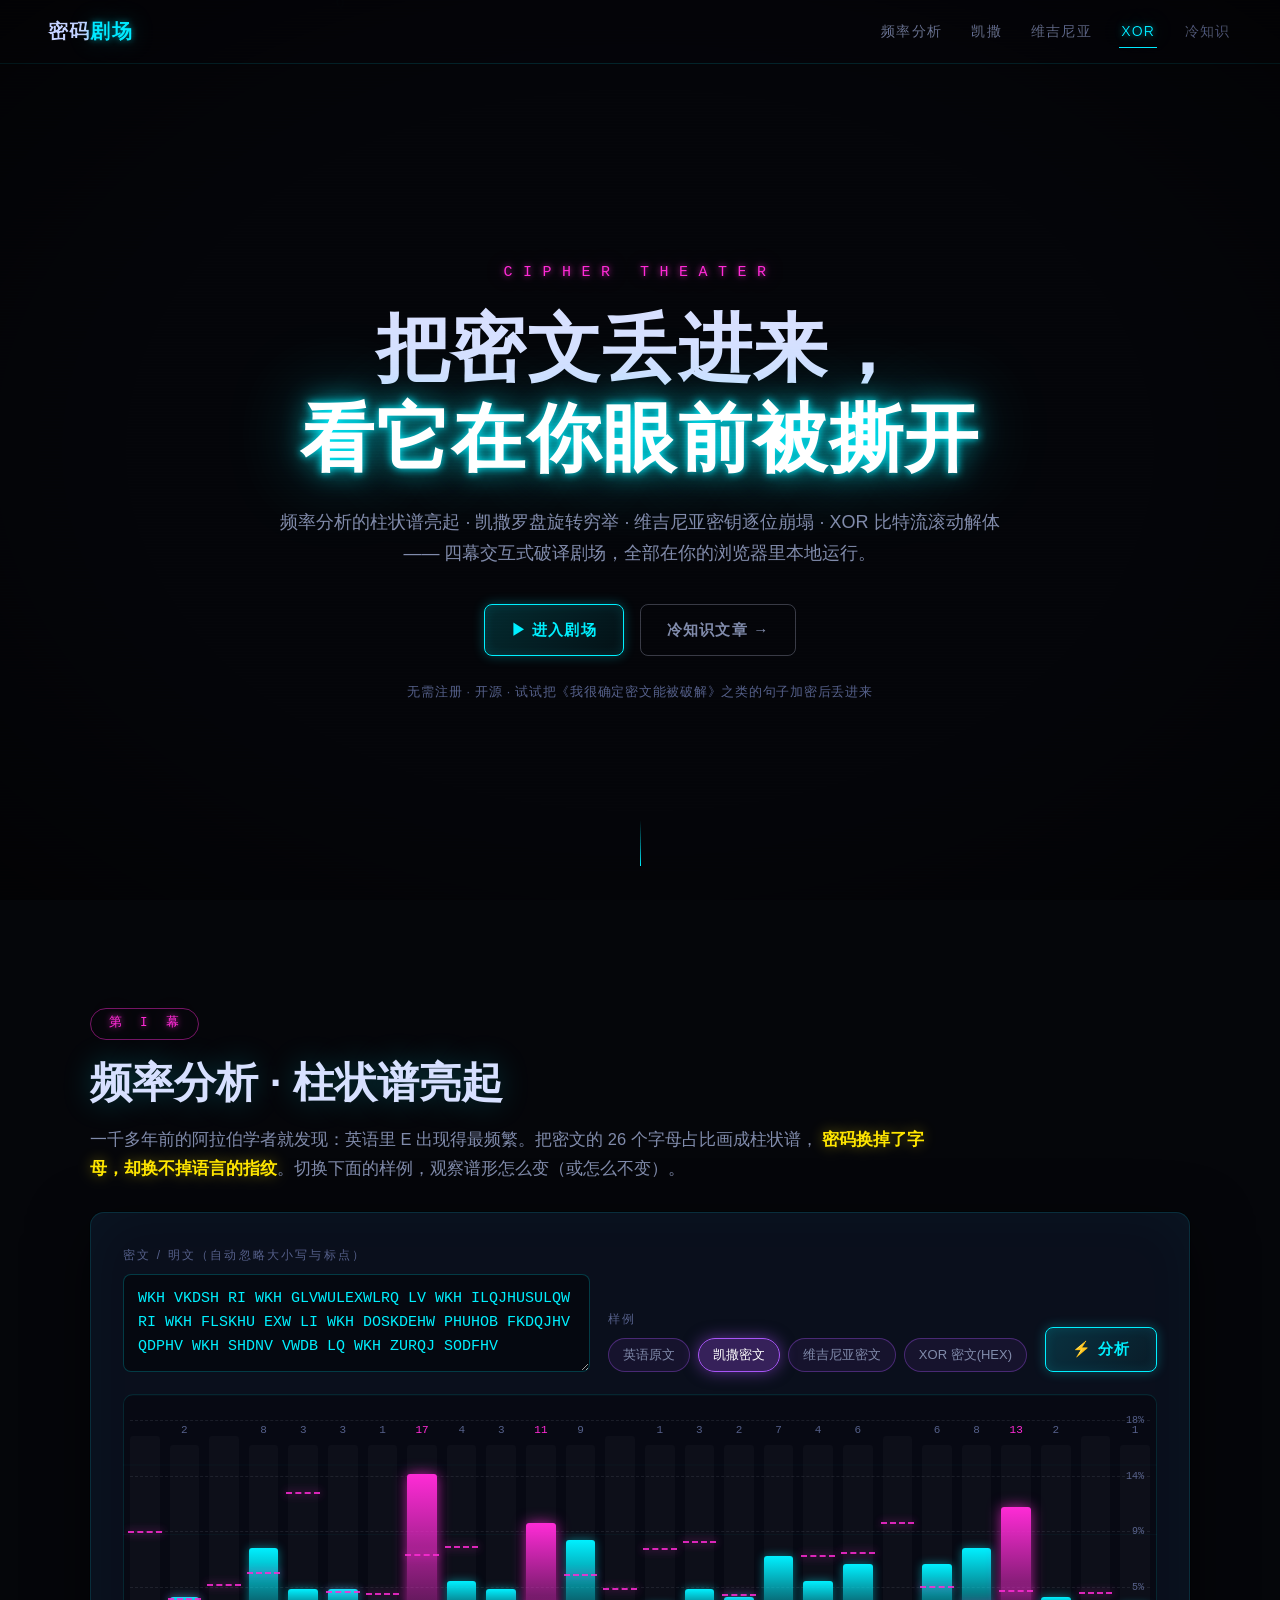
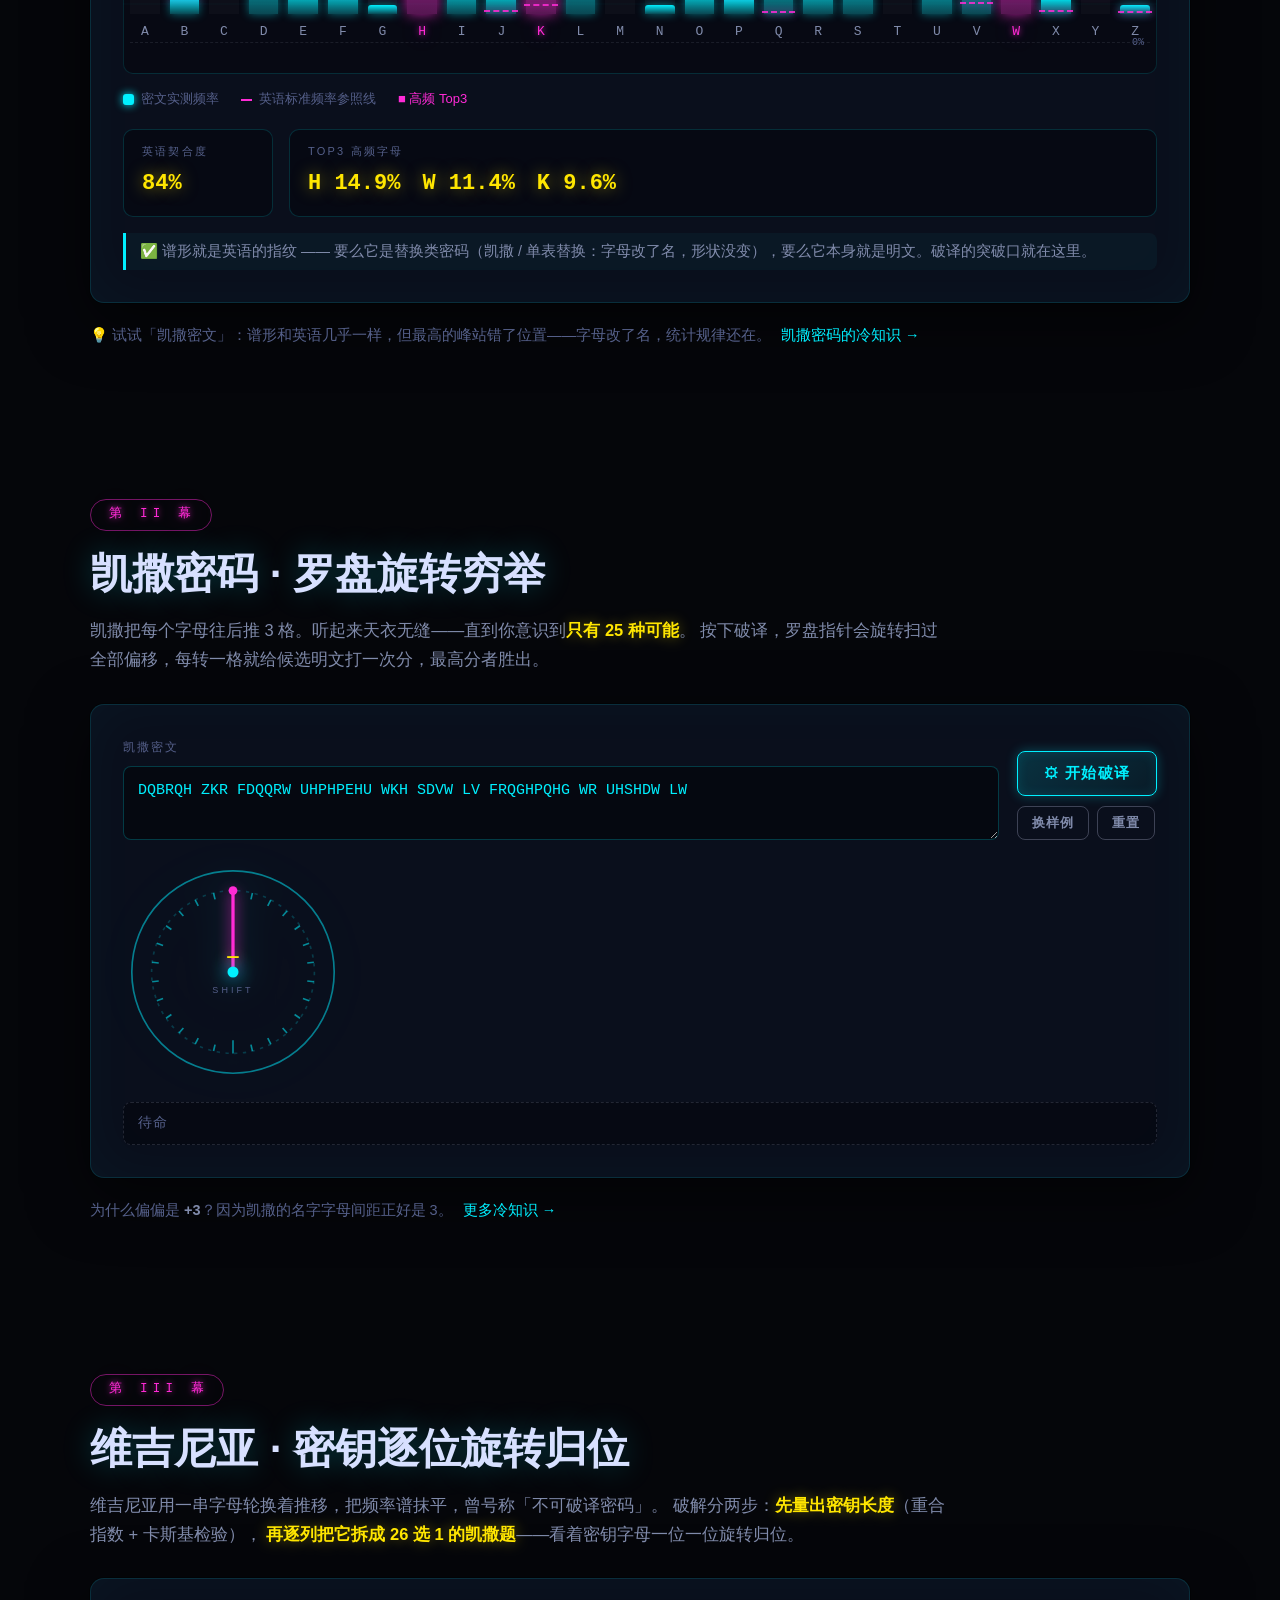
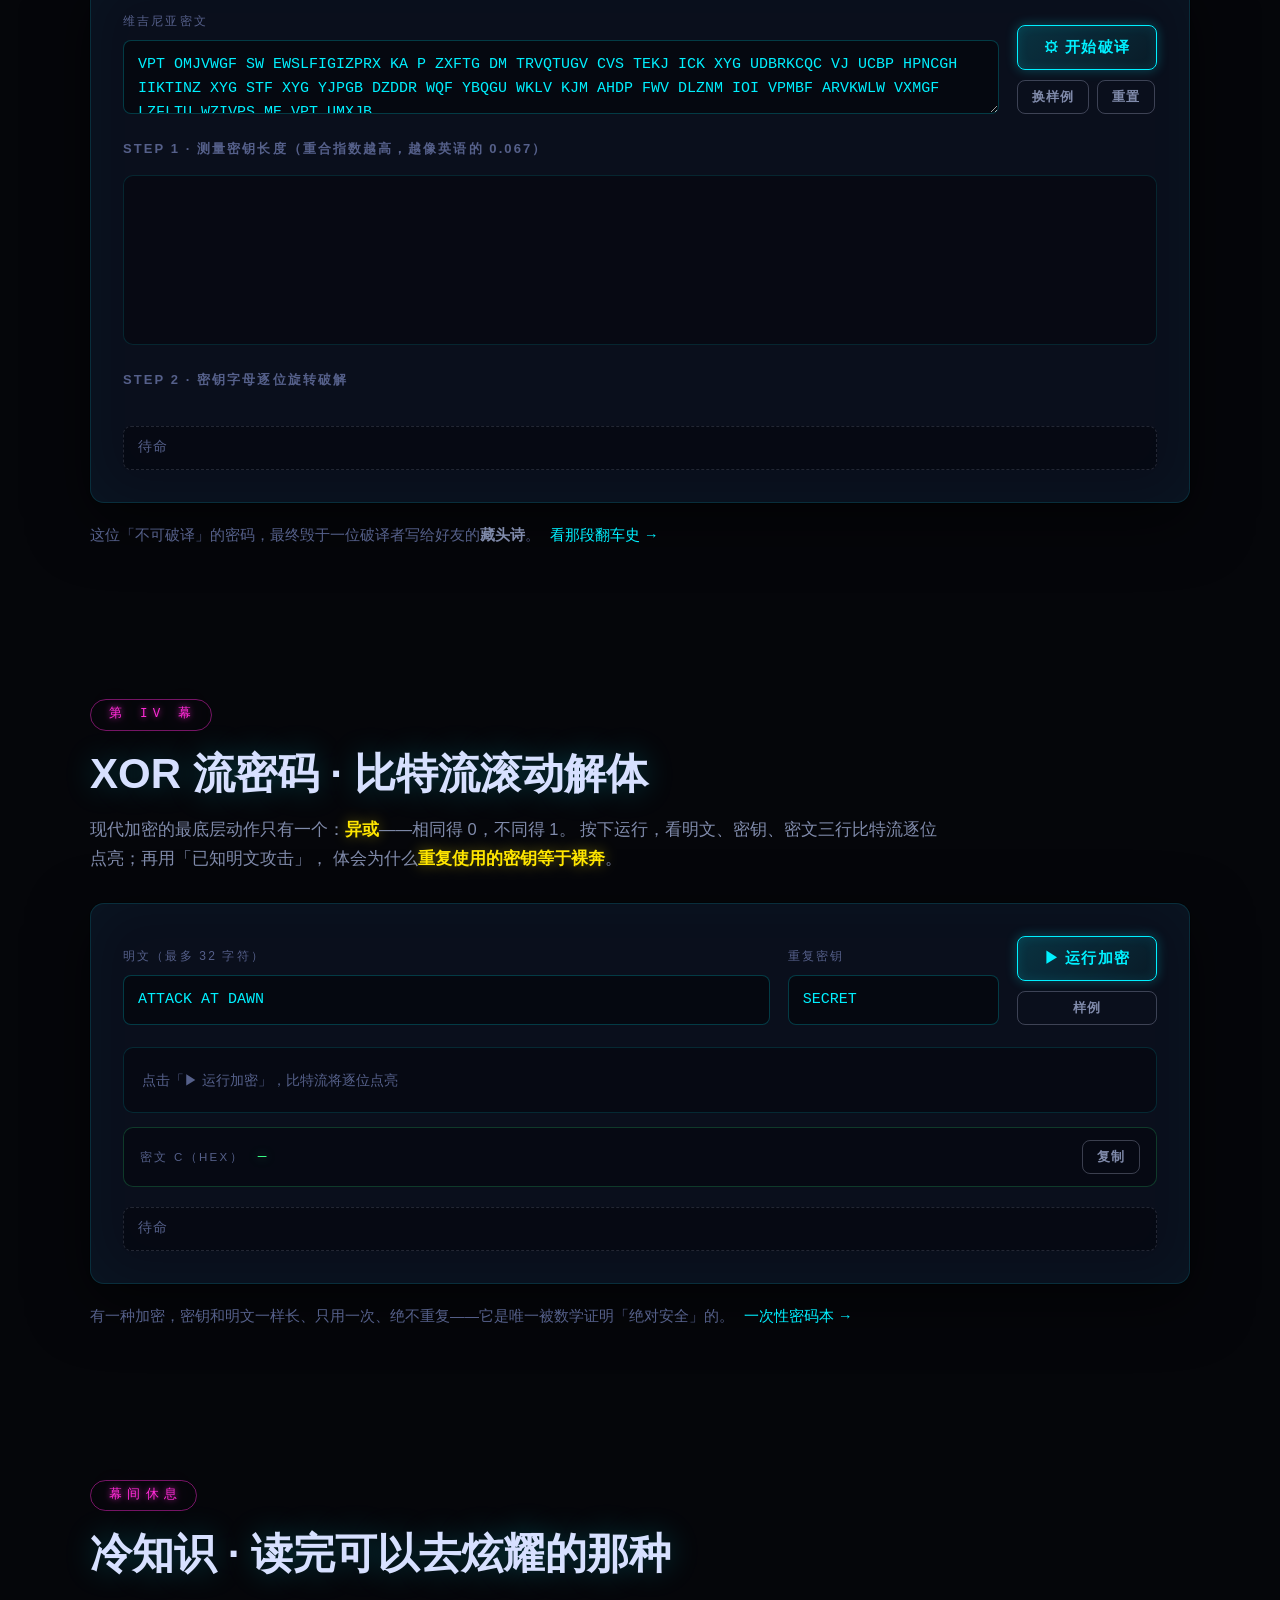
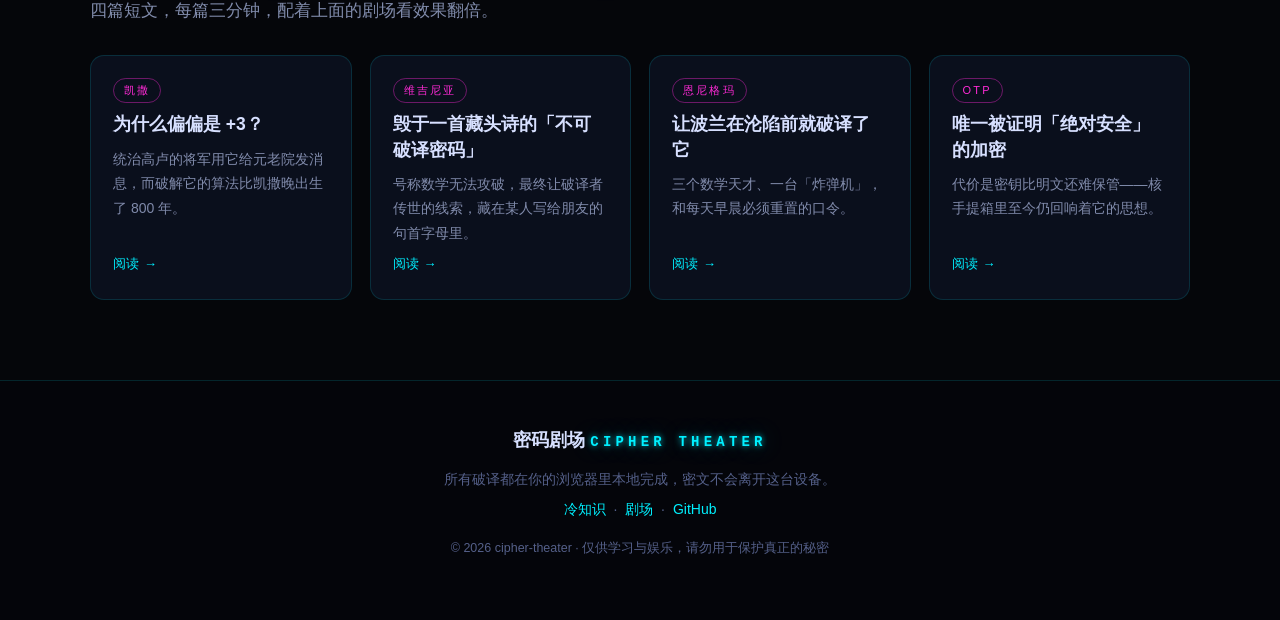
==== index.html @ 9eb5b483 "feat: 密码剧场 v1.0 — 四幕破译可视化 + 冷知识文章 + GH Pages 工作流" ====
<!DOCTYPE html>
<html lang="zh-CN">
<head>
  <meta charset="UTF-8">
  <meta name="viewport" content="width=device-width, initial-scale=1.0">
  <title>密码剧场 · Cipher Theater｜破译过程可视化</title>
  <meta name="description" content="把一段密文丢进来：频率分析柱状谱亮起、凯撒与维吉尼亚密钥逐位旋转破解、XOR 比特流滚动解体——四幕交互式密码破译可视化剧场。">
  <meta property="og:title" content="密码剧场 · Cipher Theater">
  <meta property="og:description" content="四幕交互式破译可视化：看密文在你眼前被撕开。">
  <meta property="og:type" content="website">
  <link rel="icon" type="image/svg+xml" href="favicon.svg">
  <link rel="stylesheet" href="css/style.css">
</head>
<body>
  <!-- 解谜成功时的整屏霓虹闪烁 -->
  <div id="neon-flash" class="neon-flash" aria-hidden="true">
    <div class="neon-flash__text">✓ 明文已解出 <span>DECODED</span></div>
  </div>

  <canvas id="matrixCanvas" class="matrix-bg" aria-hidden="true"></canvas>
  <div class="scanlines" aria-hidden="true"></div>

  <header class="site-header">
    <a class="logo" href="index.html">密码<span>剧场</span></a>
    <nav class="site-nav">
      <a href="#act-frequency">频率分析</a>
      <a href="#act-caesar">凯撒</a>
      <a href="#act-vigenere">维吉尼亚</a>
      <a href="#act-xor">XOR</a>
      <a href="articles.html">冷知识</a>
    </nav>
  </header>

  <!-- ============================ HERO ============================ -->
  <section class="hero">
    <p class="hero__kicker">CIPHER&nbsp;THEATER</p>
    <h1 class="hero__title">把密文丢进来，<br><span class="neon-underline">看它在你眼前被撕开</span></h1>
    <p class="hero__sub">
      频率分析的柱状谱亮起 · 凯撒罗盘旋转穷举 · 维吉尼亚密钥逐位崩塌 · XOR 比特流滚动解体——
      四幕交互式破译剧场，全部在你的浏览器里本地运行。
    </p>
    <div class="hero__cta">
      <a class="btn btn--neon" href="#act-frequency">▶ 进入剧场</a>
      <a class="btn btn--ghost" href="articles.html">冷知识文章 →</a>
    </div>
    <p class="hero__hint">无需注册 · 开源 · 试试把《我很确定密文能被破解》之类的句子加密后丢进来</p>
    <div class="hero__scroll" aria-hidden="true"></div>
  </section>

  <main>
    <!-- ======================= 第 I 幕：频率分析 ======================= -->
    <section id="act-frequency" class="act">
      <div class="act__head">
        <span class="act__num">第 I 幕</span>
        <h2>频率分析 · 柱状谱亮起</h2>
        <p>
          一千多年前的阿拉伯学者就发现：英语里 E 出现得最频繁。把密文的 26 个字母占比画成柱状谱，
          <b>密码换掉了字母，却换不掉语言的指纹</b>。切换下面的样例，观察谱形怎么变（或怎么不变）。
        </p>
      </div>

      <div class="panel">
        <div class="panel__controls">
          <label class="field field--grow">
            <span class="field__label">密文 / 明文（自动忽略大小写与标点）</span>
            <textarea id="freqInput" rows="3" spellcheck="false"
              placeholder="在此粘贴密文，柱状谱会实时更新…"></textarea>
          </label>
          <div class="field">
            <span class="field__label">样例</span>
            <div class="chip-row">
              <button class="chip" data-freq-sample="plain" type="button">英语原文</button>
              <button class="chip is-active" data-freq-sample="caesar" type="button">凯撒密文</button>
              <button class="chip" data-freq-sample="vigenere" type="button">维吉尼亚密文</button>
              <button class="chip" data-freq-sample="xor" type="button">XOR 密文(HEX)</button>
            </div>
          </div>
          <button id="freqAnalyze" class="btn btn--neon" type="button">⚡ 分析</button>
        </div>

        <div id="freqChart" class="freq-chart" role="img" aria-label="字母频率柱状图"></div>

        <div class="chart-legend">
          <span class="legend-item"><i class="dot dot--cyan"></i>密文实测频率</span>
          <span class="legend-item"><i class="dot dot--magenta"></i>英语标准频率参照线</span>
          <span class="legend-item legend-item--top">■ 高频 Top3</span>
        </div>

        <div class="readouts">
          <div class="readout"><span class="readout__label">英语契合度</span><b id="freqScore">—</b></div>
          <div class="readout readout--wide"><span class="readout__label">Top3 高频字母</span><b id="freqTop">—</b></div>
        </div>
        <p id="freqVerdict" class="verdict"></p>
      </div>

      <p class="act__foot">
        💡 试试「凯撒密文」：谱形和英语几乎一样，但最高的峰站错了位置——字母改了名，统计规律还在。
        <a href="articles/caesar.html">凯撒密码的冷知识 →</a>
      </p>
    </section>

    <!-- ======================= 第 II 幕：凯撒 ======================= -->
    <section id="act-caesar" class="act">
      <div class="act__head">
        <span class="act__num">第 II 幕</span>
        <h2>凯撒密码 · 罗盘旋转穷举</h2>
        <p>
          凯撒把每个字母往后推 3 格。听起来天衣无缝——直到你意识到<b>只有 25 种可能</b>。
          按下破译，罗盘指针会旋转扫过全部偏移，每转一格就给候选明文打一次分，最高分者胜出。
        </p>
      </div>

      <div class="panel">
        <div class="panel__controls">
          <label class="field field--grow">
            <span class="field__label">凯撒密文</span>
            <textarea id="caesarInput" rows="2" spellcheck="false" placeholder="粘贴凯撒密文…"></textarea>
          </label>
          <div class="field field--btns">
            <button id="caesarCrack" class="btn btn--neon" type="button">⚙ 开始破译</button>
            <div class="btn-row">
              <button id="caesarSample" class="btn btn--ghost btn--sm" type="button">换样例</button>
              <button id="caesarReset" class="btn btn--ghost btn--sm" type="button">重置</button>
            </div>
          </div>
        </div>

        <div class="caesar-stage">
          <!-- 罗盘 -->
          <div class="dial" aria-hidden="true">
            <svg viewBox="0 0 200 200">
              <circle cx="100" cy="100" r="92" class="dial__ring"/>
              <circle cx="100" cy="100" r="74" class="dial__ring dial__ring--inner"/>
              <g class="dial__ticks" id="dialTicks"></g>
              <g id="dialNeedle" class="dial__needle">
                <line x1="100" y1="100" x2="100" y2="26"/>
                <circle cx="100" cy="26" r="4"/>
              </g>
              <circle cx="100" cy="100" r="5" class="dial__hub"/>
            </svg>
            <div class="dial__center"><span id="dialLabel">—</span><small>SHIFT</small></div>
          </div>

          <!-- 26 个候选 -->
          <div class="caesar-rows" id="caesarRows" aria-live="polite"></div>
        </div>

        <p class="stage-status" id="caesarStatus">待命</p>

        <!-- 胜出结果 -->
        <div id="caesarResult" class="reveal-panel">
          <div class="reveal-panel__head">
            <span class="reveal-panel__tag">明文已解出</span>
            <button id="caesarCopy" class="btn btn--ghost btn--sm" type="button">复制明文</button>
          </div>
          <p id="caesarHits" class="reveal-hits"></p>
          <blockquote id="caesarPlain" class="reveal-text"></blockquote>
        </div>
      </div>

      <p class="act__foot">
        为什么偏偏是 <b>+3</b>？因为凯撒的名字字母间距正好是 3。
        <a href="articles/caesar.html">更多冷知识 →</a>
      </p>
    </section>

    <!-- ======================= 第 III 幕：维吉尼亚 ======================= -->
    <section id="act-vigenere" class="act">
      <div class="act__head">
        <span class="act__num">第 III 幕</span>
        <h2>维吉尼亚 · 密钥逐位旋转归位</h2>
        <p>
          维吉尼亚用一串字母轮换着推移，把频率谱抹平，曾号称「不可破译密码」。
          破解分两步：<b>先量出密钥长度</b>（重合指数 + 卡斯基检验），
          <b>再逐列把它拆成 26 选 1 的凯撒题</b>——看着密钥字母一位一位旋转归位。
        </p>
      </div>

      <div class="panel">
        <div class="panel__controls">
          <label class="field field--grow">
            <span class="field__label">维吉尼亚密文</span>
            <textarea id="vigInput" rows="2" spellcheck="false" placeholder="粘贴维吉尼亚密文（建议 60+ 字母）…"></textarea>
          </label>
          <div class="field field--btns">
            <button id="vigCrack" class="btn btn--neon" type="button">⚙ 开始破译</button>
            <div class="btn-row">
              <button id="vigSample" class="btn btn--ghost btn--sm" type="button">换样例</button>
              <button id="vigReset" class="btn btn--ghost btn--sm" type="button">重置</button>
            </div>
          </div>
        </div>

        <div class="vig-step">
          <h4 class="vig-step__title">STEP 1 · 测量密钥长度（重合指数越高，越像英语的 0.067）</h4>
          <div id="vigIC" class="ic-chart" aria-live="polite"></div>
          <p id="vigVerdict" class="ic-verdict"></p>
          <p id="vigKasiski" class="kasiski"></p>
        </div>

        <div class="vig-step">
          <h4 class="vig-step__title">STEP 2 · 密钥字母逐位旋转破解</h4>
          <div id="vigSlots" class="key-slots"></div>
        </div>

        <p class="stage-status" id="vigStatus">待命</p>

        <div id="vigResult" class="reveal-panel">
          <div class="reveal-panel__head">
            <span class="reveal-panel__tag">明文已解出</span>
            <div class="btn-row">
              <span class="key-badge">密钥 <b id="vigKey"></b></span>
              <button id="vigCopyKey" class="btn btn--ghost btn--sm" type="button">复制密钥</button>
              <button id="vigCopy" class="btn btn--ghost btn--sm" type="button">复制明文</button>
            </div>
          </div>
          <blockquote id="vigPlain" class="reveal-text"></blockquote>
        </div>
      </div>

      <p class="act__foot">
        这位「不可破译」的密码，最终毁于一位破译者写给好友的<b>藏头诗</b>。
        <a href="articles/vigenere.html">看那段翻车史 →</a>
      </p>
    </section>

    <!-- ======================= 第 IV 幕：XOR ======================= -->
    <section id="act-xor" class="act">
      <div class="act__head">
        <span class="act__num">第 IV 幕</span>
        <h2>XOR 流密码 · 比特流滚动解体</h2>
        <p>
          现代加密的最底层动作只有一个：<b>异或</b>——相同得 0，不同得 1。
          按下运行，看明文、密钥、密文三行比特流逐位点亮；再用「已知明文攻击」，
          体会为什么<b>重复使用的密钥等于裸奔</b>。
        </p>
      </div>

      <div class="panel">
        <div class="panel__controls">
          <label class="field field--grow">
            <span class="field__label">明文（最多 32 字符）</span>
            <input id="xorPlain" type="text" maxlength="32" spellcheck="false">
          </label>
          <label class="field">
            <span class="field__label">重复密钥</span>
            <input id="xorKey" type="text" maxlength="16" spellcheck="false">
          </label>
          <div class="field field--btns">
            <button id="xorRun" class="btn btn--neon" type="button">▶ 运行加密</button>
            <button id="xorSample" class="btn btn--ghost btn--sm" type="button">样例</button>
          </div>
        </div>

        <div id="xorStream" class="bit-stream" aria-live="polite"></div>

        <div class="hex-strip">
          <span class="hex-strip__label">密文 C（HEX）</span>
          <code id="xorHex">—</code>
          <button id="xorCopyHex" class="btn btn--ghost btn--sm" type="button">复制</button>
        </div>

        <p class="stage-status" id="xorStatus">待命</p>

        <div id="xorAttack" class="attack-panel">
          <div class="attack-panel__head">
            <h4>🔓 已知明文攻击</h4>
            <p>假设攻击者恰好知道密文开头是常见的报头（比如 <code>ATTACK AT DAWN</code>）：</p>
            <button id="xorAttackBtn" class="btn btn--magenta" type="button">发起攻击</button>
          </div>
          <div id="xorSteps" class="attack-steps"></div>
          <div id="xorKeyReveal" class="key-reveal"></div>
        </div>
      </div>

      <p class="act__foot">
        有一种加密，密钥和明文一样长、只用一次、绝不重复——它是唯一被数学证明「绝对安全」的。
        <a href="articles/otp.html">一次性密码本 →</a>
      </p>
    </section>

    <!-- ======================= 文章导读 ======================= -->
    <section id="act-articles" class="act act--teaser">
      <div class="act__head">
        <span class="act__num">幕间休息</span>
        <h2>冷知识 · 读完可以去炫耀的那种</h2>
        <p>四篇短文，每篇三分钟，配着上面的剧场看效果翻倍。</p>
      </div>
      <div class="card-grid">
        <a class="card" href="articles/caesar.html">
          <span class="card__tag">凯撒</span>
          <h3>为什么偏偏是 +3？</h3>
          <p>统治高卢的将军用它给元老院发消息，而破解它的算法比凯撒晚出生了 800 年。</p>
          <span class="card__more">阅读 →</span>
        </a>
        <a class="card" href="articles/vigenere.html">
          <span class="card__tag">维吉尼亚</span>
          <h3>毁于一首藏头诗的「不可破译密码」</h3>
          <p>号称数学无法攻破，最终让破译者传世的线索，藏在某人写给朋友的句首字母里。</p>
          <span class="card__more">阅读 →</span>
        </a>
        <a class="card" href="articles/enigma.html">
          <span class="card__tag">恩尼格玛</span>
          <h3>让波兰在沦陷前就破译了它</h3>
          <p>三个数学天才、一台「炸弹机」，和每天早晨必须重置的口令。</p>
          <span class="card__more">阅读 →</span>
        </a>
        <a class="card" href="articles/otp.html">
          <span class="card__tag">OTP</span>
          <h3>唯一被证明「绝对安全」的加密</h3>
          <p>代价是密钥比明文还难保管——核手提箱里至今仍回响着它的思想。</p>
          <span class="card__more">阅读 →</span>
        </a>
      </div>
    </section>
  </main>

  <footer class="site-footer">
    <div class="site-footer__brand">密码剧场 <span>CIPHER THEATER</span></div>
    <p>所有破译都在你的浏览器里本地完成，密文不会离开这台设备。</p>
    <p class="site-footer__links">
      <a href="articles.html">冷知识</a> ·
      <a href="index.html#act-frequency">剧场</a> ·
      <a href="https://github.com" target="_blank" rel="noopener">GitHub</a>
    </p>
    <p class="site-footer__copy">© <span id="year"></span> cipher-theater · 仅供学习与娱乐，请勿用于保护真正的秘密</p>
  </footer>

  <script src="js/core.js"></script>
  <script src="js/app.js"></script>
  <script src="js/frequency.js"></script>
  <script src="js/caesar.js"></script>
  <script src="js/vigenere.js"></script>
  <script src="js/xor.js"></script>
  <script>
    // 罗盘 26 格刻度（纯装饰，随脚本生成）
    (function () {
      var g = document.getElementById('dialTicks');
      if (!g) return;
      var html = '';
      for (var i = 0; i < 26; i++) {
        var a = (i / 26) * Math.PI * 2 - Math.PI / 2;
        var r1 = 74, r2 = i % 13 === 0 ? 62 : 68;
        var x1 = 100 + Math.cos(a) * r1, y1 = 100 + Math.sin(a) * r1;
        var x2 = 100 + Math.cos(a) * r2, y2 = 100 + Math.sin(a) * r2;
        html += '<line x1="' + x1.toFixed(1) + '" y1="' + y1.toFixed(1) +
                '" x2="' + x2.toFixed(1) + '" y2="' + y2.toFixed(1) + '"/>';
      }
      g.innerHTML = html;
    })();
  </script>
</body>
</html>
---- css/style.css ----
/* ==========================================================================
   密码剧场 · Cipher Theater
   赛博朋克深色霓虹主题
   ========================================================================== */

:root {
  --bg: #05060a;
  --bg-2: #0a0d16;
  --bg-3: #0e1322;
  --panel: rgba(13, 18, 34, 0.82);
  --line: rgba(0, 240, 255, 0.14);
  --line-strong: rgba(0, 240, 255, 0.35);

  --cyan: #00f0ff;
  --magenta: #ff2bd6;
  --purple: #a855f7;
  --yellow: #ffe600;
  --green: #39ff88;

  --text: #d7e0ff;
  --text-dim: #808bab;
  --text-faint: #55608a;

  --font-ui: "PingFang SC", "Microsoft YaHei", "Noto Sans SC", -apple-system, sans-serif;
  --font-mono: Consolas, "Courier New", ui-monospace, monospace;

  --glow-cyan: 0 0 6px rgba(0, 240, 255, 0.8), 0 0 22px rgba(0, 240, 255, 0.35);
  --glow-magenta: 0 0 6px rgba(255, 43, 214, 0.8), 0 0 22px rgba(255, 43, 214, 0.35);
  --radius: 14px;
}

/* ------------------------------ 基础 ---------------------------------- */

* { box-sizing: border-box; }

html { scroll-behavior: smooth; }

body {
  margin: 0;
  background: var(--bg);
  color: var(--text);
  font-family: var(--font-ui);
  font-size: 16px;
  line-height: 1.75;
  overflow-x: hidden;
}

a { color: var(--cyan); text-decoration: none; transition: color 0.2s, text-shadow 0.2s; }
a:hover { color: #9ffcff; text-shadow: 0 0 12px rgba(0, 240, 255, 0.7); }

::selection { background: rgba(255, 43, 214, 0.45); color: #fff; }

/* 扫描线 + CRT 晕影 */
.scanlines {
  position: fixed;
  inset: 0;
  z-index: 90;
  pointer-events: none;
  background:
    repeating-linear-gradient(to bottom, rgba(255, 255, 255, 0.028) 0 1px, transparent 1px 3px),
    radial-gradient(ellipse at center, transparent 55%, rgba(0, 0, 0, 0.55) 100%);
  mix-blend-mode: overlay;
}

.matrix-bg {
  position: fixed;
  inset: 0;
  z-index: -1;
  opacity: 0.5;
  pointer-events: none;
}

/* --------------------------- 整屏霓虹闪烁 ------------------------------ */

.neon-flash {
  position: fixed;
  inset: 0;
  z-index: 200;
  display: flex;
  align-items: center;
  justify-content: center;
  visibility: hidden;
  pointer-events: none;
  background:
    radial-gradient(circle at 20% 30%, rgba(0, 240, 255, 0.55), transparent 55%),
    radial-gradient(circle at 80% 70%, rgba(255, 43, 214, 0.55), transparent 55%),
    rgba(255, 255, 255, 0.06);
  opacity: 0;
}

.neon-flash.is-active { visibility: visible; animation: flashSeq 2s ease-out forwards; }

.neon-flash__text {
  font-family: var(--font-mono);
  font-size: clamp(26px, 6vw, 64px);
  font-weight: 700;
  letter-spacing: 0.12em;
  color: #fff;
  text-shadow:
    0 0 10px var(--cyan), 0 0 30px var(--cyan),
    0 0 60px var(--magenta), 0 0 120px var(--magenta);
  text-align: center;
  padding: 0 20px;
}
.neon-flash__text span { display: block; font-size: 0.45em; letter-spacing: 0.6em; color: var(--magenta); margin-top: 0.4em; }

@keyframes flashSeq {
  0%   { opacity: 0; }
  6%   { opacity: 1; }
  14%  { opacity: 0.1; }
  22%  { opacity: 1; }
  30%  { opacity: 0.05; }
  40%  { opacity: 1; }
  75%  { opacity: 0.9; }
  100% { opacity: 0; }
}

/* ------------------------------ 头部 ---------------------------------- */

.site-header {
  position: sticky;
  top: 0;
  z-index: 80;
  display: flex;
  align-items: center;
  justify-content: space-between;
  gap: 16px;
  padding: 14px clamp(16px, 4vw, 48px);
  background: rgba(5, 6, 10, 0.82);
  backdrop-filter: blur(12px);
  border-bottom: 1px solid var(--line);
}

.logo {
  font-weight: 800;
  font-size: 20px;
  letter-spacing: 0.06em;
  color: var(--text);
}
.logo span {
  color: var(--cyan);
  text-shadow: var(--glow-cyan);
}
.logo:hover { text-shadow: none; }

.site-nav { display: flex; gap: clamp(8px, 2vw, 26px); flex-wrap: wrap; }
.site-nav a {
  color: var(--text-dim);
  font-size: 14px;
  letter-spacing: 0.08em;
  padding: 4px 2px;
  border-bottom: 1px solid transparent;
}
.site-nav a:hover,
.site-nav a.is-current {
  color: var(--cyan);
  border-bottom-color: var(--cyan);
  text-shadow: var(--glow-cyan);
}

/* ------------------------------- HERO --------------------------------- */

.hero {
  position: relative;
  min-height: 92vh;
  display: flex;
  flex-direction: column;
  align-items: center;
  justify-content: center;
  text-align: center;
  padding: 80px clamp(16px, 5vw, 40px) 60px;
}

.hero__kicker {
  font-family: var(--font-mono);
  color: var(--magenta);
  letter-spacing: 0.7em;
  font-size: clamp(11px, 1.6vw, 15px);
  text-shadow: var(--glow-magenta);
  margin: 0 0 18px;
}

.hero__title {
  font-size: clamp(34px, 6.4vw, 74px);
  line-height: 1.22;
  margin: 0 0 22px;
  font-weight: 800;
  letter-spacing: 0.02em;
}

.neon-underline {
  color: #fff;
  text-shadow: 0 0 8px var(--cyan), 0 0 28px rgba(0, 240, 255, 0.7), 0 0 80px rgba(0, 240, 255, 0.4);
}

.hero__sub {
  max-width: 720px;
  color: var(--text-dim);
  font-size: clamp(15px, 2vw, 18px);
  margin: 0 0 34px;
}

.hero__cta { display: flex; gap: 16px; flex-wrap: wrap; justify-content: center; }

.hero__hint {
  margin-top: 26px;
  font-size: 12.5px;
  color: var(--text-faint);
  letter-spacing: 0.06em;
}

.hero__scroll {
  position: absolute;
  bottom: 26px;
  left: 50%;
  width: 1px;
  height: 46px;
  background: linear-gradient(to bottom, transparent, var(--cyan));
  animation: scrollHint 1.8s ease-in-out infinite;
}
@keyframes scrollHint {
  0%, 100% { opacity: 0.2; transform: translateY(0); }
  50% { opacity: 1; transform: translateY(10px); }
}

/* ------------------------------ 按钮 ---------------------------------- */

.btn {
  display: inline-flex;
  align-items: center;
  justify-content: center;
  gap: 8px;
  padding: 12px 26px;
  border-radius: 8px;
  font-size: 15px;
  font-weight: 700;
  letter-spacing: 0.08em;
  cursor: pointer;
  border: 1px solid transparent;
  font-family: var(--font-ui);
  transition: transform 0.15s, box-shadow 0.25s, background 0.25s, color 0.2s;
}
.btn:active { transform: translateY(1px) scale(0.985); }

.btn--neon {
  background: linear-gradient(135deg, rgba(0, 240, 255, 0.16), rgba(0, 240, 255, 0.05));
  border-color: var(--cyan);
  color: var(--cyan);
  box-shadow: 0 0 12px rgba(0, 240, 255, 0.28), inset 0 0 12px rgba(0, 240, 255, 0.12);
}
.btn--neon:hover {
  background: rgba(0, 240, 255, 0.24);
  color: #eafeff;
  box-shadow: 0 0 26px rgba(0, 240, 255, 0.6), inset 0 0 16px rgba(0, 240, 255, 0.2);
  text-shadow: 0 0 8px rgba(0, 240, 255, 0.9);
}

.btn--magenta {
  background: linear-gradient(135deg, rgba(255, 43, 214, 0.16), rgba(255, 43, 214, 0.05));
  border-color: var(--magenta);
  color: var(--magenta);
  box-shadow: 0 0 12px rgba(255, 43, 214, 0.28), inset 0 0 12px rgba(255, 43, 214, 0.12);
}
.btn--magenta:hover {
  background: rgba(255, 43, 214, 0.24);
  color: #ffe6fa;
  box-shadow: 0 0 26px rgba(255, 43, 214, 0.6);
  text-shadow: 0 0 8px rgba(255, 43, 214, 0.9);
}

.btn--ghost {
  background: transparent;
  border-color: rgba(215, 224, 255, 0.25);
  color: var(--text-dim);
}
.btn--ghost:hover {
  border-color: var(--text);
  color: #fff;
  box-shadow: 0 0 14px rgba(215, 224, 255, 0.18);
  text-shadow: none;
}

.btn--sm { padding: 7px 14px; font-size: 13px; }
.btn:disabled { opacity: 0.45; cursor: not-allowed; }

.btn-row { display: flex; gap: 8px; align-items: center; flex-wrap: wrap; }

/* ------------------------------ 幕次 ---------------------------------- */

.act {
  position: relative;
  max-width: 1180px;
  margin: 0 auto;
  padding: clamp(64px, 9vw, 120px) clamp(16px, 4vw, 40px) 20px;
}

.act__head { max-width: 860px; margin-bottom: 30px; }

.act__num {
  display: inline-block;
  font-family: var(--font-mono);
  font-size: 12.5px;
  letter-spacing: 0.42em;
  color: var(--magenta);
  text-shadow: var(--glow-magenta);
  border: 1px solid rgba(255, 43, 214, 0.45);
  border-radius: 999px;
  padding: 4px 14px 4px 18px;
  margin-bottom: 16px;
}

.act__head h2 {
  font-size: clamp(26px, 4vw, 42px);
  margin: 0 0 14px;
  line-height: 1.3;
  text-shadow: 0 0 30px rgba(0, 240, 255, 0.25);
}
.act__head p { color: var(--text-dim); margin: 0; font-size: clamp(14.5px, 1.7vw, 16.5px); }
.act__head b { color: var(--yellow); font-weight: 700; text-shadow: 0 0 14px rgba(255, 230, 0, 0.4); }

.act__note {
  margin-top: 14px !important;
  color: var(--yellow) !important;
  font-size: 14px !important;
  border-left: 3px solid var(--yellow);
  padding-left: 12px;
}

.act__foot {
  margin-top: 20px;
  font-size: 14.5px;
  color: var(--text-faint);
}
.act__foot b { color: var(--text-dim); }
.act__foot a { margin-left: 6px; }

/* ------------------------------ 面板 ---------------------------------- */

.panel {
  background: var(--panel);
  border: 1px solid var(--line);
  border-radius: var(--radius);
  padding: clamp(18px, 3vw, 32px);
  box-shadow:
    0 0 0 1px rgba(0, 0, 0, 0.4),
    0 18px 60px rgba(0, 0, 0, 0.55),
    inset 0 0 60px rgba(0, 240, 255, 0.03);
}

.panel__controls {
  display: flex;
  gap: 18px;
  align-items: flex-end;
  flex-wrap: wrap;
  margin-bottom: 22px;
}

.field { display: flex; flex-direction: column; gap: 8px; }
.field--grow { flex: 1 1 340px; }
.field--btns { gap: 10px; }

.field__label {
  font-size: 12px;
  letter-spacing: 0.18em;
  color: var(--text-faint);
  text-transform: uppercase;
}

textarea, input[type="text"] {
  width: 100%;
  background: rgba(5, 8, 16, 0.9);
  border: 1px solid rgba(0, 240, 255, 0.22);
  border-radius: 8px;
  color: var(--cyan);
  font-family: var(--font-mono);
  font-size: 15px;
  line-height: 1.6;
  padding: 12px 14px;
  resize: vertical;
  transition: border-color 0.2s, box-shadow 0.2s;
}
textarea:focus, input[type="text"]:focus {
  outline: none;
  border-color: var(--cyan);
  box-shadow: 0 0 16px rgba(0, 240, 255, 0.3), inset 0 0 16px rgba(0, 240, 255, 0.06);
}
textarea::placeholder, input::placeholder { color: var(--text-faint); }

.chip-row { display: flex; gap: 8px; flex-wrap: wrap; }

.chip {
  background: rgba(168, 85, 247, 0.08);
  border: 1px solid rgba(168, 85, 247, 0.35);
  color: var(--text-dim);
  border-radius: 999px;
  padding: 7px 14px;
  font-size: 13px;
  cursor: pointer;
  font-family: var(--font-ui);
  transition: all 0.2s;
}
.chip:hover { border-color: var(--purple); color: #e9d5ff; box-shadow: 0 0 12px rgba(168, 85, 247, 0.35); }
.chip.is-active {
  background: rgba(168, 85, 247, 0.28);
  color: #fff;
  border-color: var(--purple);
  box-shadow: 0 0 16px rgba(168, 85, 247, 0.5);
}

/* ------------------------ 第 I 幕 · 频率柱状谱 ------------------------- */

.freq-chart {
  position: relative;
  display: flex;
  align-items: flex-end;
  gap: clamp(3px, 0.8vw, 10px);
  height: 280px;
  padding: 26px 6px 30px;
  background:
    linear-gradient(rgba(0, 240, 255, 0.03) 1px, transparent 1px) 0 0 / 100% 25%,
    rgba(5, 8, 16, 0.6);
  border: 1px solid rgba(0, 240, 255, 0.12);
  border-radius: 10px;
  overflow: hidden;
}

.chart-empty { color: var(--text-faint); margin: auto; font-size: 14px; }

.chart-grid { position: absolute; inset: 26px 6px 30px; pointer-events: none; }
.grid-line {
  position: absolute;
  left: 0; right: 0;
  border-top: 1px dashed rgba(215, 224, 255, 0.09);
}
.grid-line span {
  position: absolute;
  right: 6px;
  top: -9px;
  font-size: 10px;
  color: var(--text-faint);
  font-family: var(--font-mono);
}

.freq-bar {
  position: relative;
  z-index: 1;
  flex: 1 1 0;
  min-width: 0;
  height: 100%;
  display: flex;
  flex-direction: column;
  justify-content: flex-end;
  align-items: stretch;
}

.freq-val {
  font-family: var(--font-mono);
  font-size: clamp(8px, 1vw, 11px);
  color: var(--text-faint);
  text-align: center;
  margin-bottom: 4px;
  min-height: 1em;
}

.freq-track {
  position: relative;
  flex: 1;
  display: flex;
  align-items: flex-end;
  background: rgba(255, 255, 255, 0.025);
  border-radius: 3px 3px 0 0;
}

.freq-fill {
  width: 100%;
  height: 0;
  border-radius: 3px 3px 0 0;
  background: linear-gradient(to top, rgba(0, 240, 255, 0.25), var(--cyan));
  box-shadow: 0 0 10px rgba(0, 240, 255, 0.45);
  transition: height 0.7s cubic-bezier(0.16, 0.9, 0.3, 1);
  transition-delay: calc(var(--i) * 28ms);
}
.freq-fill.is-on { height: var(--h); }

.freq-bar.is-top .freq-fill {
  background: linear-gradient(to top, rgba(255, 43, 214, 0.3), var(--magenta));
  box-shadow: 0 0 14px rgba(255, 43, 214, 0.7);
}
.freq-bar.is-top .freq-letter { color: var(--magenta); text-shadow: var(--glow-magenta); }
.freq-bar.is-top .freq-val { color: var(--magenta); }

.freq-expected {
  position: absolute;
  left: -2px; right: -2px;
  bottom: var(--e);
  height: 0;
  border-top: 2px dashed var(--magenta);
  opacity: 0;
  transition: opacity 0.4s ease 1s;
  filter: drop-shadow(0 0 4px rgba(255, 43, 214, 0.9));
}
.freq-fill.is-on + .freq-expected { opacity: 0.85; }

.freq-letter {
  text-align: center;
  font-family: var(--font-mono);
  font-size: clamp(9px, 1.2vw, 13px);
  color: var(--text-dim);
  margin-top: 7px;
}

.chart-legend {
  display: flex;
  gap: 22px;
  flex-wrap: wrap;
  margin-top: 14px;
  font-size: 13px;
  color: var(--text-faint);
}
.legend-item { display: inline-flex; align-items: center; gap: 7px; }
.dot { width: 11px; height: 11px; border-radius: 3px; display: inline-block; }
.dot--cyan { background: var(--cyan); box-shadow: 0 0 8px var(--cyan); }
.dot--magenta { background: transparent; border-top: 2px dashed var(--magenta); height: 0; border-radius: 0; }
.legend-item--top { color: var(--magenta); }

.readouts { display: flex; gap: 16px; flex-wrap: wrap; margin-top: 18px; }
.readout {
  flex: 0 1 auto;
  background: rgba(5, 8, 16, 0.7);
  border: 1px solid rgba(0, 240, 255, 0.16);
  border-radius: 10px;
  padding: 12px 18px;
  display: flex;
  flex-direction: column;
  gap: 4px;
  min-width: 150px;
}
.readout--wide { flex: 1 1 260px; }
.readout__label { font-size: 11px; letter-spacing: 0.2em; color: var(--text-faint); text-transform: uppercase; }
.readout b { font-family: var(--font-mono); font-size: 22px; color: var(--yellow); text-shadow: 0 0 16px rgba(255, 230, 0, 0.5); }

.verdict {
  margin: 16px 0 0;
  font-size: 14.5px;
  color: var(--text-dim);
  border-left: 3px solid var(--cyan);
  padding: 6px 0 6px 14px;
  background: rgba(0, 240, 255, 0.04);
  border-radius: 0 8px 8px 0;
  min-height: 1.6em;
}

/* ------------------------ 第 II 幕 · 凯撒罗盘 -------------------------- */

.caesar-stage {
  display: grid;
  grid-template-columns: 220px 1fr;
  gap: 26px;
  align-items: start;
}

.dial { position: relative; width: 100%; max-width: 220px; }
.dial svg { width: 100%; height: auto; display: block; filter: drop-shadow(0 0 18px rgba(0, 240, 255, 0.25)); }

.dial__ring { fill: none; stroke: rgba(0, 240, 255, 0.5); stroke-width: 1.5; }
.dial__ring--inner { stroke: rgba(0, 240, 255, 0.2); stroke-dasharray: 3 5; }
.dial__ticks line { stroke: rgba(0, 240, 255, 0.55); stroke-width: 1.5; }

.dial__needle {
  transform-origin: 100px 100px;
  transition: transform 0.45s cubic-bezier(0.3, 1.4, 0.5, 1);
}
.dial__needle line { stroke: var(--magenta); stroke-width: 3; filter: drop-shadow(0 0 6px var(--magenta)); }
.dial__needle circle { fill: var(--magenta); }

.dial__hub { fill: var(--cyan); filter: drop-shadow(0 0 8px var(--cyan)); }

.dial__center {
  position: absolute;
  top: 50%; left: 50%;
  transform: translate(-50%, -50%);
  text-align: center;
  pointer-events: none;
}
.dial__center span {
  display: block;
  font-family: var(--font-mono);
  font-size: 19px;
  font-weight: 700;
  color: var(--yellow);
  text-shadow: 0 0 14px rgba(255, 230, 0, 0.6);
}
.dial__center small {
  font-size: 9px;
  letter-spacing: 0.34em;
  color: var(--text-faint);
}

.caesar-rows {
  display: flex;
  flex-direction: column;
  gap: 5px;
  max-height: 340px;
  overflow-y: auto;
  padding-right: 6px;
  scrollbar-width: thin;
  scrollbar-color: rgba(0, 240, 255, 0.4) transparent;
}
.caesar-rows::-webkit-scrollbar { width: 6px; }
.caesar-rows::-webkit-scrollbar-thumb { background: rgba(0, 240, 255, 0.35); border-radius: 3px; }

.caesar-row {
  display: grid;
  grid-template-columns: 78px 1fr 130px;
  gap: 10px;
  align-items: center;
  padding: 7px 10px;
  background: rgba(5, 8, 16, 0.65);
  border: 1px solid rgba(215, 224, 255, 0.07);
  border-radius: 7px;
  font-size: 13px;
  opacity: 0;
  transform: translateX(14px);
  animation: rowIn 0.3s ease forwards;
  animation-delay: calc(var(--i) * 10ms);
}
@keyframes rowIn { to { opacity: 1; transform: translateX(0); } }

.caesar-shift {
  font-family: var(--font-mono);
  color: var(--text-faint);
  font-size: 12px;
  letter-spacing: 0.05em;
}

.caesar-preview {
  font-family: var(--font-mono);
  color: var(--text-dim);
  white-space: nowrap;
  overflow: hidden;
  text-overflow: ellipsis;
  font-size: 12.5px;
}

.caesar-match { display: flex; align-items: center; gap: 8px; }
.caesar-match i {
  display: block;
  height: 6px;
  max-width: 76px;
  flex: 0 1 76px;
  background: linear-gradient(90deg, rgba(0, 240, 255, 0.35), var(--cyan));
  border-radius: 3px;
  box-shadow: 0 0 8px rgba(0, 240, 255, 0.5);
  transition: width 0.5s ease;
}
.caesar-match b { font-family: var(--font-mono); font-size: 12px; color: var(--text-faint); }

.caesar-row.is-winner {
  border-color: var(--magenta);
  background: rgba(255, 43, 214, 0.1);
  box-shadow: 0 0 18px rgba(255, 43, 214, 0.4), inset 0 0 18px rgba(255, 43, 214, 0.08);
}
.caesar-row.is-winner .caesar-shift { color: var(--magenta); text-shadow: var(--glow-magenta); }
.caesar-row.is-winner .caesar-preview { color: #fff; }
.caesar-row.is-winner .caesar-match i { background: linear-gradient(90deg, rgba(255, 43, 214, 0.4), var(--magenta)); }
.caesar-row.is-winner .caesar-match b { color: var(--magenta); }

.stage-status {
  margin: 20px 0 0;
  font-family: var(--font-mono);
  font-size: 13.5px;
  letter-spacing: 0.1em;
  color: var(--text-faint);
  padding: 9px 14px;
  background: rgba(5, 8, 16, 0.7);
  border: 1px dashed rgba(215, 224, 255, 0.14);
  border-radius: 8px;
}
.stage-status.is-working { color: var(--yellow); border-color: rgba(255, 230, 0, 0.4); animation: pulse 1s ease-in-out infinite; }
.stage-status.is-done { color: var(--green); border-color: rgba(57, 255, 136, 0.45); text-shadow: 0 0 12px rgba(57, 255, 136, 0.5); }
@keyframes pulse { 50% { opacity: 0.55; } }

/* ------------------------ 揭晓面板（两幕共用） ------------------------- */

.reveal-panel {
  display: none;
  margin-top: 20px;
  padding: clamp(16px, 2.5vw, 26px);
  background:
    radial-gradient(ellipse at top left, rgba(0, 240, 255, 0.09), transparent 60%),
    radial-gradient(ellipse at bottom right, rgba(255, 43, 214, 0.09), transparent 60%),
    rgba(5, 8, 16, 0.85);
  border: 1px solid var(--line-strong);
  border-radius: 12px;
  box-shadow: 0 0 30px rgba(0, 240, 255, 0.15), inset 0 0 40px rgba(0, 240, 255, 0.04);
}
.reveal-panel.is-visible { display: block; animation: revealIn 0.5s ease; }
@keyframes revealIn {
  from { opacity: 0; transform: translateY(12px); }
  to { opacity: 1; transform: translateY(0); }
}

.reveal-panel__head {
  display: flex;
  align-items: center;
  justify-content: space-between;
  gap: 12px;
  flex-wrap: wrap;
  margin-bottom: 12px;
}

.reveal-panel__tag {
  font-family: var(--font-mono);
  font-size: 12px;
  letter-spacing: 0.3em;
  color: var(--green);
  text-shadow: 0 0 12px rgba(57, 255, 136, 0.6);
  border: 1px solid rgba(57, 255, 136, 0.45);
  padding: 4px 12px;
  border-radius: 999px;
}

.reveal-hits { font-size: 13px; color: var(--text-faint); margin: 0 0 10px; }
.reveal-hits em {
  font-style: normal;
  font-family: var(--font-mono);
  color: var(--yellow);
  background: rgba(255, 230, 0, 0.1);
  border: 1px solid rgba(255, 230, 0, 0.3);
  border-radius: 5px;
  padding: 1px 8px;
  margin-right: 6px;
}

.reveal-text {
  margin: 0;
  font-family: var(--font-mono);
  font-size: clamp(15px, 2.2vw, 20px);
  line-height: 1.9;
  color: #fff;
  text-shadow: 0 0 10px rgba(0, 240, 255, 0.55);
  min-height: 2em;
  word-break: break-word;
}

/* ----------------------- 第 III 幕 · 维吉尼亚 -------------------------- */

.vig-step { margin-top: 24px; }
.vig-step__title {
  font-size: 13px;
  letter-spacing: 0.16em;
  color: var(--text-faint);
  margin: 0 0 14px;
  font-weight: 600;
  text-transform: uppercase;
}

.ic-chart {
  display: flex;
  gap: clamp(4px, 1vw, 12px);
  align-items: flex-end;
  height: 170px;
  padding: 20px 8px 26px;
  background: rgba(5, 8, 16, 0.6);
  border: 1px solid rgba(0, 240, 255, 0.12);
  border-radius: 10px;
}

.ic-bar {
  flex: 1 1 0;
  min-width: 0;
  height: 100%;
  display: flex;
  flex-direction: column;
  justify-content: flex-end;
  align-items: stretch;
}
.ic-val {
  font-family: var(--font-mono);
  font-size: clamp(8px, 0.9vw, 10.5px);
  color: var(--text-faint);
  text-align: center;
  margin-bottom: 4px;
}
.ic-track {
  position: relative;
  flex: 1;
  display: flex;
  align-items: flex-end;
  background: rgba(255, 255, 255, 0.03);
  border-radius: 3px 3px 0 0;
}
.ic-track i {
  width: 100%;
  height: 0;
  background: linear-gradient(to top, rgba(168, 85, 247, 0.25), var(--purple));
  box-shadow: 0 0 10px rgba(168, 85, 247, 0.45);
  border-radius: 3px 3px 0 0;
  transition: height 0.6s cubic-bezier(0.16, 0.9, 0.3, 1);
  transition-delay: calc(var(--i) * 50ms);
}
.ic-track i.is-on { height: var(--h); }
.ic-len {
  text-align: center;
  font-family: var(--font-mono);
  font-size: clamp(9px, 1.1vw, 12px);
  color: var(--text-dim);
  margin-top: 6px;
}
.ic-bar.is-best .ic-track i {
  background: linear-gradient(to top, rgba(255, 230, 0, 0.3), var(--yellow));
  box-shadow: 0 0 16px rgba(255, 230, 0, 0.7);
}
.ic-bar.is-best .ic-len { color: var(--yellow); text-shadow: 0 0 10px rgba(255, 230, 0, 0.6); font-weight: 700; }
.ic-bar.is-best .ic-val { color: var(--yellow); }

.ic-verdict { font-size: 14px; color: var(--text-dim); margin: 12px 0 0; }
.ic-verdict b { color: var(--yellow); text-shadow: 0 0 12px rgba(255, 230, 0, 0.5); }

.kasiski { font-size: 13.5px; color: var(--text-faint); margin: 12px 0 0; }
.kasiski em {
  font-style: normal;
  font-family: var(--font-mono);
  color: var(--magenta);
  background: rgba(255, 43, 214, 0.1);
  border: 1px solid rgba(255, 43, 214, 0.3);
  border-radius: 4px;
  padding: 0 7px;
  margin-right: 4px;
}

/* 密钥轮盘 */
.key-slots { display: flex; gap: 14px; flex-wrap: wrap; }

.key-slot {
  display: flex;
  flex-direction: column;
  align-items: center;
  gap: 8px;
  padding: 12px 14px;
  background: rgba(5, 8, 16, 0.75);
  border: 1px solid rgba(215, 224, 255, 0.12);
  border-radius: 10px;
  transition: border-color 0.3s, box-shadow 0.3s;
}
.key-slot.is-solved {
  border-color: var(--green);
  box-shadow: 0 0 20px rgba(57, 255, 136, 0.35), inset 0 0 20px rgba(57, 255, 136, 0.07);
}

.key-slot__pos { font-size: 10.5px; letter-spacing: 0.16em; color: var(--text-faint); }

.key-slot__wheel {
  width: 52px;
  height: 46px;
  overflow: hidden;
  border: 1px solid rgba(0, 240, 255, 0.35);
  border-radius: 7px;
  background: linear-gradient(to bottom, rgba(0, 240, 255, 0.06), rgba(0, 0, 0, 0.4));
  box-shadow: inset 0 6px 12px rgba(0, 0, 0, 0.6), inset 0 -6px 12px rgba(0, 0, 0, 0.6);
}

.key-slot__strip { display: block; }
.key-slot__strip b {
  display: flex;
  align-items: center;
  justify-content: center;
  height: 46px;
  font-family: var(--font-mono);
  font-size: 26px;
  font-weight: 700;
  color: var(--text-faint);
}
.key-slot.is-solved .key-slot__strip b:nth-last-child(27) { color: var(--green); }

.key-slot__state { font-size: 11px; color: var(--text-faint); font-family: var(--font-mono); }
.key-slot.is-solved .key-slot__state { color: var(--green); text-shadow: 0 0 10px rgba(57, 255, 136, 0.6); }

.key-badge {
  font-family: var(--font-mono);
  font-size: 13px;
  color: var(--text-dim);
  border: 1px solid rgba(215, 224, 255, 0.2);
  padding: 5px 12px;
  border-radius: 999px;
}
.key-badge b { color: var(--yellow); letter-spacing: 0.3em; text-shadow: 0 0 12px rgba(255, 230, 0, 0.6); }

/* ------------------------ 第 IV 幕 · 比特流 ---------------------------- */

.bit-stream {
  overflow-x: auto;
  padding: 18px;
  background: rgba(5, 8, 16, 0.7);
  border: 1px solid rgba(0, 240, 255, 0.14);
  border-radius: 10px;
  scrollbar-width: thin;
  scrollbar-color: rgba(0, 240, 255, 0.4) transparent;
}
.bit-stream:empty::after {
  content: "点击「▶ 运行加密」，比特流将逐位点亮";
  color: var(--text-faint);
  font-size: 13.5px;
}

.bit-row { display: flex; align-items: center; gap: 12px; margin-bottom: 10px; }
.bit-row:last-child { margin-bottom: 0; }

.bit-row__name {
  flex: 0 0 62px;
  font-family: var(--font-mono);
  font-size: 12.5px;
  color: var(--text-faint);
  text-align: right;
}

.bit-row__cells { display: flex; gap: 3px; }

.bit-cell {
  display: inline-flex;
  align-items: center;
  justify-content: center;
  width: 15px;
  height: 22px;
  font-family: var(--font-mono);
  font-size: 11px;
  font-style: normal;
  border-radius: 3px;
  background: rgba(255, 255, 255, 0.04);
  color: transparent;
  transition: background 0.12s, color 0.12s, box-shadow 0.12s, transform 0.12s;
}
.bit-cell.is-lit { color: #05060a; transform: translateY(-1px); }

.bit-row--p .bit-cell.is-lit { background: var(--cyan); box-shadow: 0 0 8px rgba(0, 240, 255, 0.8); font-weight: 700; }
.bit-row--k .bit-cell.is-lit { background: var(--magenta); box-shadow: 0 0 8px rgba(255, 43, 214, 0.8); font-weight: 700; }
.bit-row--c .bit-cell.is-lit { background: var(--green); box-shadow: 0 0 8px rgba(57, 255, 136, 0.8); font-weight: 700; }

.hex-strip {
  display: flex;
  align-items: center;
  gap: 14px;
  flex-wrap: wrap;
  margin-top: 14px;
  padding: 12px 16px;
  background: rgba(5, 8, 16, 0.7);
  border: 1px solid rgba(57, 255, 136, 0.2);
  border-radius: 10px;
}
.hex-strip__label { font-size: 11.5px; letter-spacing: 0.2em; color: var(--text-faint); }
.hex-strip code {
  font-family: var(--font-mono);
  font-size: 14.5px;
  color: var(--green);
  text-shadow: 0 0 10px rgba(57, 255, 136, 0.5);
  flex: 1;
  min-width: 200px;
  word-break: break-all;
}

/* 已知明文攻击 */
.attack-panel {
  display: none;
  margin-top: 20px;
  padding: clamp(16px, 2.5vw, 24px);
  background: rgba(255, 43, 214, 0.04);
  border: 1px solid rgba(255, 43, 214, 0.3);
  border-radius: 12px;
}
.attack-panel.is-visible { display: block; animation: revealIn 0.5s ease; }

.attack-panel__head h4 {
  margin: 0 0 6px;
  font-size: 17px;
  color: var(--magenta);
  text-shadow: 0 0 14px rgba(255, 43, 214, 0.4);
}
.attack-panel__head p { margin: 0 0 14px; font-size: 14px; color: var(--text-dim); }
.attack-panel__head code { color: var(--yellow); font-family: var(--font-mono); }

.attack-steps { display: flex; flex-direction: column; gap: 12px; }

.attack-step {
  padding: 13px 16px;
  background: rgba(5, 8, 16, 0.75);
  border-left: 3px solid var(--magenta);
  border-radius: 0 9px 9px 0;
  animation: revealIn 0.4s ease;
}
.attack-step h5 {
  margin: 0 0 6px;
  font-size: 13.5px;
  color: var(--magenta);
  letter-spacing: 0.1em;
}
.attack-step p { margin: 0; font-size: 14px; color: var(--text-dim); }
.attack-step b { color: var(--yellow); }
.attack-step code { font-family: var(--font-mono); color: var(--cyan); font-size: 13px; word-break: break-all; }
.key-big { font-family: var(--font-mono); font-size: 17px; letter-spacing: 0.24em; }

.key-reveal {
  margin-top: 16px;
  font-family: var(--font-mono);
  font-size: clamp(20px, 3.6vw, 32px);
  font-weight: 700;
  letter-spacing: 0.2em;
  color: #fff;
  text-shadow: 0 0 12px var(--green), 0 0 40px rgba(57, 255, 136, 0.7);
  min-height: 1.2em;
}

/* ---------------------------- 文章卡片 -------------------------------- */

.act--teaser { padding-bottom: 80px; }

.card-grid {
  display: grid;
  grid-template-columns: repeat(auto-fit, minmax(240px, 1fr));
  gap: 18px;
}

.card {
  display: flex;
  flex-direction: column;
  gap: 9px;
  padding: 22px;
  background: var(--panel);
  border: 1px solid var(--line);
  border-radius: var(--radius);
  color: var(--text);
  transition: transform 0.25s, box-shadow 0.25s, border-color 0.25s;
}
.card:hover {
  transform: translateY(-5px);
  border-color: var(--line-strong);
  box-shadow: 0 14px 40px rgba(0, 0, 0, 0.5), 0 0 26px rgba(0, 240, 255, 0.18);
  text-shadow: none;
}
.card__tag {
  align-self: flex-start;
  font-size: 11px;
  letter-spacing: 0.2em;
  color: var(--magenta);
  border: 1px solid rgba(255, 43, 214, 0.4);
  border-radius: 999px;
  padding: 2px 10px;
}
.card h3 { margin: 0; font-size: 17.5px; line-height: 1.45; }
.card p { margin: 0; font-size: 14px; color: var(--text-dim); flex: 1; }
.card__more { font-family: var(--font-mono); font-size: 13px; color: var(--cyan); }

/* ------------------------------ 页脚 ---------------------------------- */

.site-footer {
  border-top: 1px solid var(--line);
  padding: 44px clamp(16px, 4vw, 40px) 54px;
  text-align: center;
  background: rgba(5, 6, 10, 0.7);
}
.site-footer__brand { font-size: 18px; font-weight: 800; margin-bottom: 10px; }
.site-footer__brand span { color: var(--cyan); text-shadow: var(--glow-cyan); font-family: var(--font-mono); font-size: 14px; letter-spacing: 0.3em; }
.site-footer p { margin: 6px 0; font-size: 14px; color: var(--text-faint); }
.site-footer__links a { margin: 0 4px; }
.site-footer__copy { font-size: 12.5px !important; margin-top: 16px !important; }

/* ==========================================================================
   文章页
   ========================================================================== */

.article-wrap {
  position: relative;
  z-index: 1;
  max-width: 760px;
  margin: 0 auto;
  padding: clamp(36px, 6vw, 70px) clamp(18px, 4vw, 30px) 90px;
}

.article-back {
  display: inline-block;
  font-family: var(--font-mono);
  font-size: 13.5px;
  letter-spacing: 0.1em;
  margin-bottom: 34px;
}

.article-meta {
  display: flex;
  gap: 14px;
  flex-wrap: wrap;
  align-items: center;
  font-size: 12.5px;
  color: var(--text-faint);
  letter-spacing: 0.1em;
  margin-bottom: 16px;
}
.article-meta .tag {
  color: var(--magenta);
  border: 1px solid rgba(255, 43, 214, 0.45);
  border-radius: 999px;
  padding: 3px 12px;
}

.article-title {
  font-size: clamp(28px, 5vw, 44px);
  line-height: 1.3;
  margin: 0 0 18px;
  text-shadow: 0 0 34px rgba(0, 240, 255, 0.3);
}

.article-lead {
  font-size: clamp(16px, 2.2vw, 19px);
  color: var(--text-dim);
  border-left: 3px solid var(--cyan);
  padding-left: 16px;
  margin: 0 0 36px;
}

.article-body h2 {
  font-size: clamp(21px, 3vw, 27px);
  margin: 46px 0 16px;
  padding-top: 10px;
  border-top: 1px dashed rgba(0, 240, 255, 0.18);
  line-height: 1.4;
}
.article-body h2::before { content: "▸ "; color: var(--magenta); }

.article-body p { margin: 0 0 18px; font-size: 16.5px; color: var(--text); }
.article-body p.dim { color: var(--text-dim); font-size: 15px; }
.article-body strong { color: var(--yellow); text-shadow: 0 0 12px rgba(255, 230, 0, 0.35); }
.article-body code {
  font-family: var(--font-mono);
  background: rgba(0, 240, 255, 0.08);
  border: 1px solid rgba(0, 240, 255, 0.2);
  border-radius: 5px;
  padding: 1px 7px;
  font-size: 0.9em;
  color: var(--cyan);
}

.fact-box {
  position: relative;
  margin: 26px 0;
  padding: 18px 20px 18px;
  background:
    radial-gradient(ellipse at top right, rgba(255, 43, 214, 0.1), transparent 60%),
    rgba(13, 18, 34, 0.9);
  border: 1px solid rgba(255, 43, 214, 0.35);
  border-radius: 12px;
}
.fact-box h4 {
  margin: 0 0 10px;
  font-size: 13px;
  letter-spacing: 0.26em;
  color: var(--magenta);
  text-shadow: var(--glow-magenta);
}
.fact-box ul { margin: 0; padding-left: 20px; }
.fact-box li { margin-bottom: 9px; font-size: 15px; color: var(--text); }
.fact-box li:last-child { margin-bottom: 0; }

.pull-quote {
  margin: 34px 0;
  padding: 26px 24px;
  text-align: center;
  font-size: clamp(18px, 2.6vw, 23px);
  font-weight: 700;
  line-height: 1.65;
  color: #fff;
  text-shadow: 0 0 16px rgba(0, 240, 255, 0.6);
  border-top: 1px solid rgba(0, 240, 255, 0.3);
  border-bottom: 1px solid rgba(0, 240, 255, 0.3);
  background: rgba(0, 240, 255, 0.03);
}

.article-cta {
  display: flex;
  align-items: center;
  justify-content: space-between;
  gap: 14px;
  flex-wrap: wrap;
  margin: 38px 0;
  padding: 20px 22px;
  background: rgba(57, 255, 136, 0.05);
  border: 1px solid rgba(57, 255, 136, 0.35);
  border-radius: 12px;
}
.article-cta p { margin: 0; font-size: 14.5px; color: var(--text-dim); }
.article-cta b { color: var(--green); }

.article-end {
  margin-top: 46px;
  padding-top: 24px;
  border-top: 1px dashed rgba(215, 224, 255, 0.15);
  text-align: center;
}
.article-end p { color: var(--text-faint); font-size: 14.5px; margin: 10px 0; }

.article-next {
  display: grid;
  grid-template-columns: repeat(auto-fit, minmax(200px, 1fr));
  gap: 14px;
  margin-top: 30px;
}
.article-next a {
  padding: 15px 17px;
  border: 1px solid var(--line);
  border-radius: 11px;
  background: var(--panel);
  color: var(--text);
}
.article-next a:hover { border-color: var(--line-strong); box-shadow: 0 0 20px rgba(0, 240, 255, 0.16); text-shadow: none; }
.article-next small { display: block; color: var(--magenta); font-size: 11px; letter-spacing: 0.2em; margin-bottom: 5px; }
.article-next b { font-size: 15px; }

/* 文章列表页 */
.article-list-head { text-align: center; padding: clamp(50px, 8vw, 90px) 20px 10px; }
.article-list-head h1 { font-size: clamp(30px, 5vw, 46px); margin: 0 0 12px; text-shadow: 0 0 34px rgba(0, 240, 255, 0.3); }
.article-list-head p { color: var(--text-dim); margin: 0 auto; max-width: 560px; }
.article-list { max-width: 860px; margin: 0 auto; padding: 30px 18px 90px; }

/* --------------------------- 响应式 ----------------------------------- */

@media (max-width: 860px) {
  .caesar-stage { grid-template-columns: 1fr; }
  .dial { max-width: 170px; margin: 0 auto; }
  .caesar-row { grid-template-columns: 70px 1fr; }
  .caesar-match { grid-column: 1 / -1; }
  .caesar-match i { max-width: none; flex: 1; }
}

@media (max-width: 640px) {
  body { font-size: 15px; }
  .site-header { flex-direction: column; gap: 8px; padding-top: 10px; padding-bottom: 10px; }
  .site-nav { justify-content: center; gap: 14px; }
  .site-nav a { font-size: 13px; }
  .hero { min-height: 84vh; }
  .panel__controls { flex-direction: column; align-items: stretch; }
  .freq-chart { height: 230px; }
  .bit-cell { width: 13px; height: 20px; font-size: 10px; }
  .hex-strip code { font-size: 12.5px; }
}

/* ------------------------- 降低动态效果 -------------------------------- */

@media (prefers-reduced-motion: reduce) {
  html { scroll-behavior: auto; }
  *, *::before, *::after {
    animation-duration: 0.01ms !important;
    animation-iteration-count: 1 !important;
    transition-duration: 0.01ms !important;
  }
  .matrix-bg, .hero__scroll { display: none; }
}
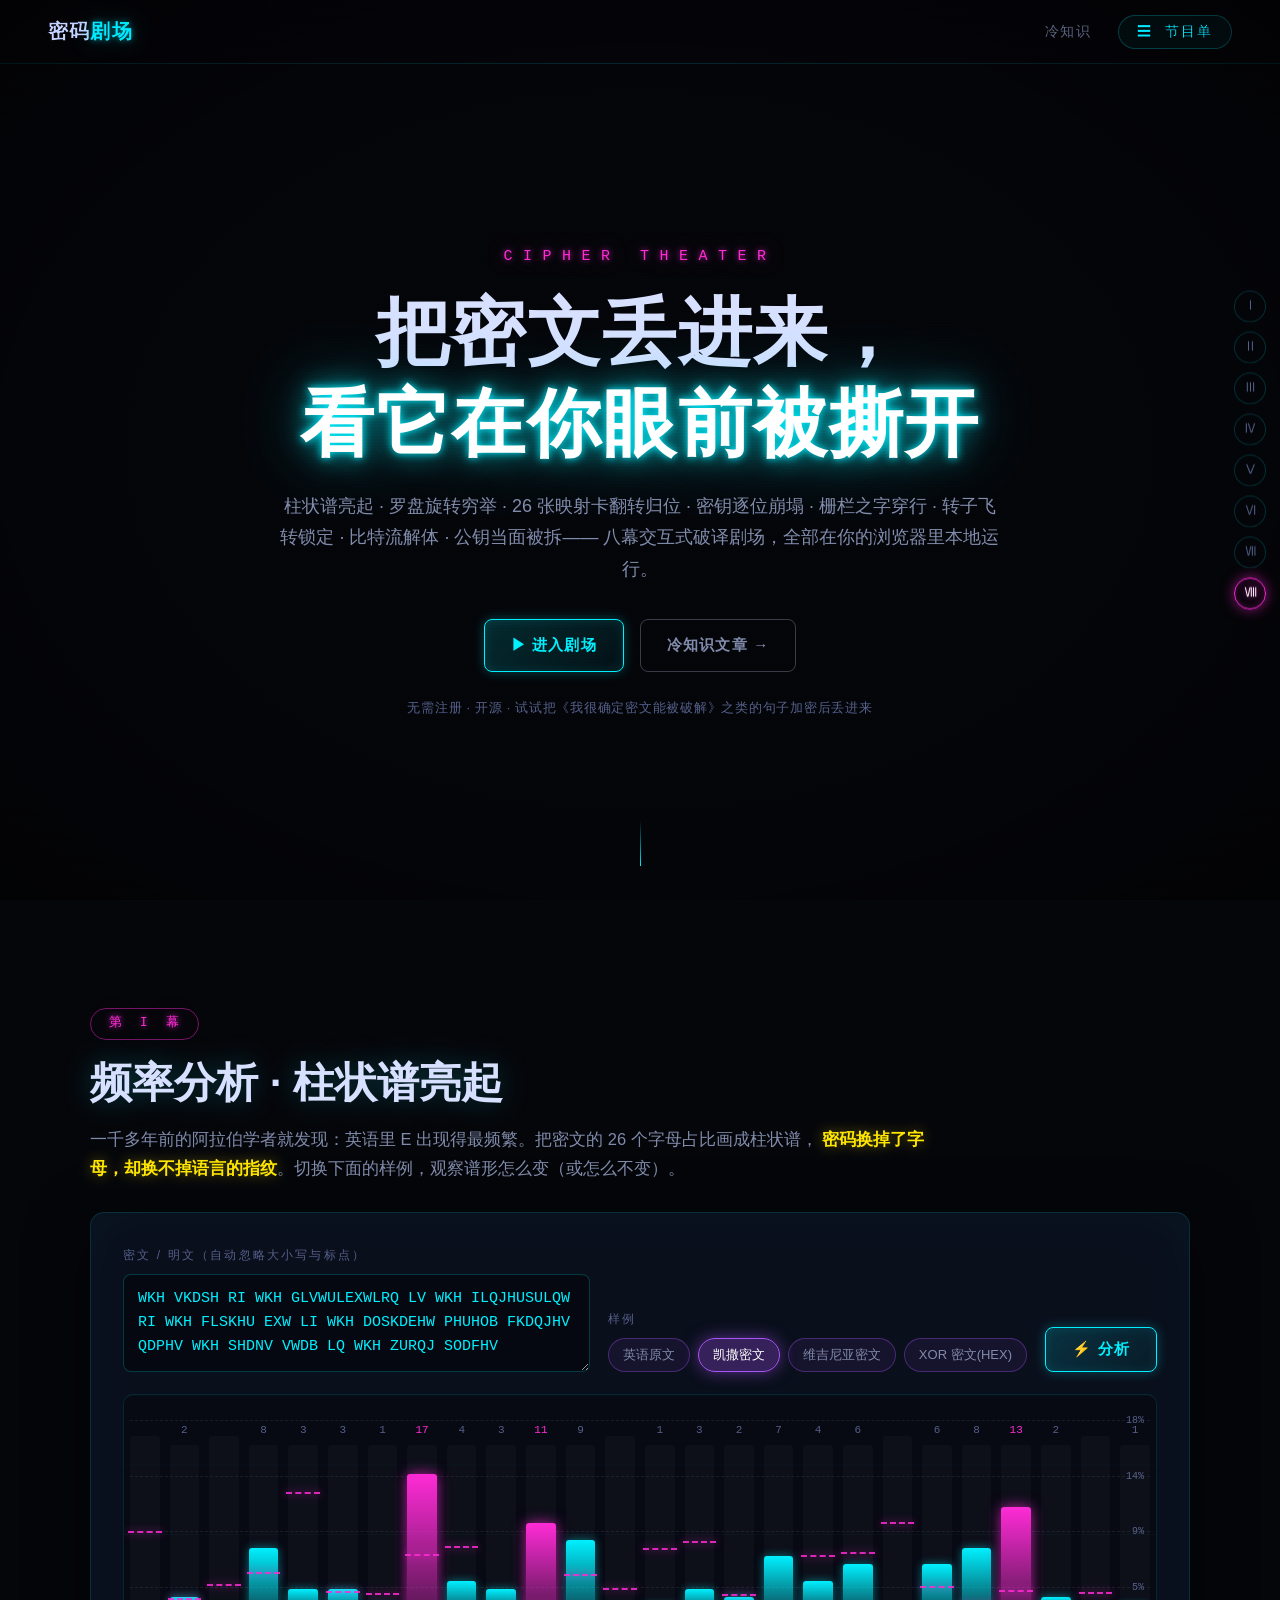
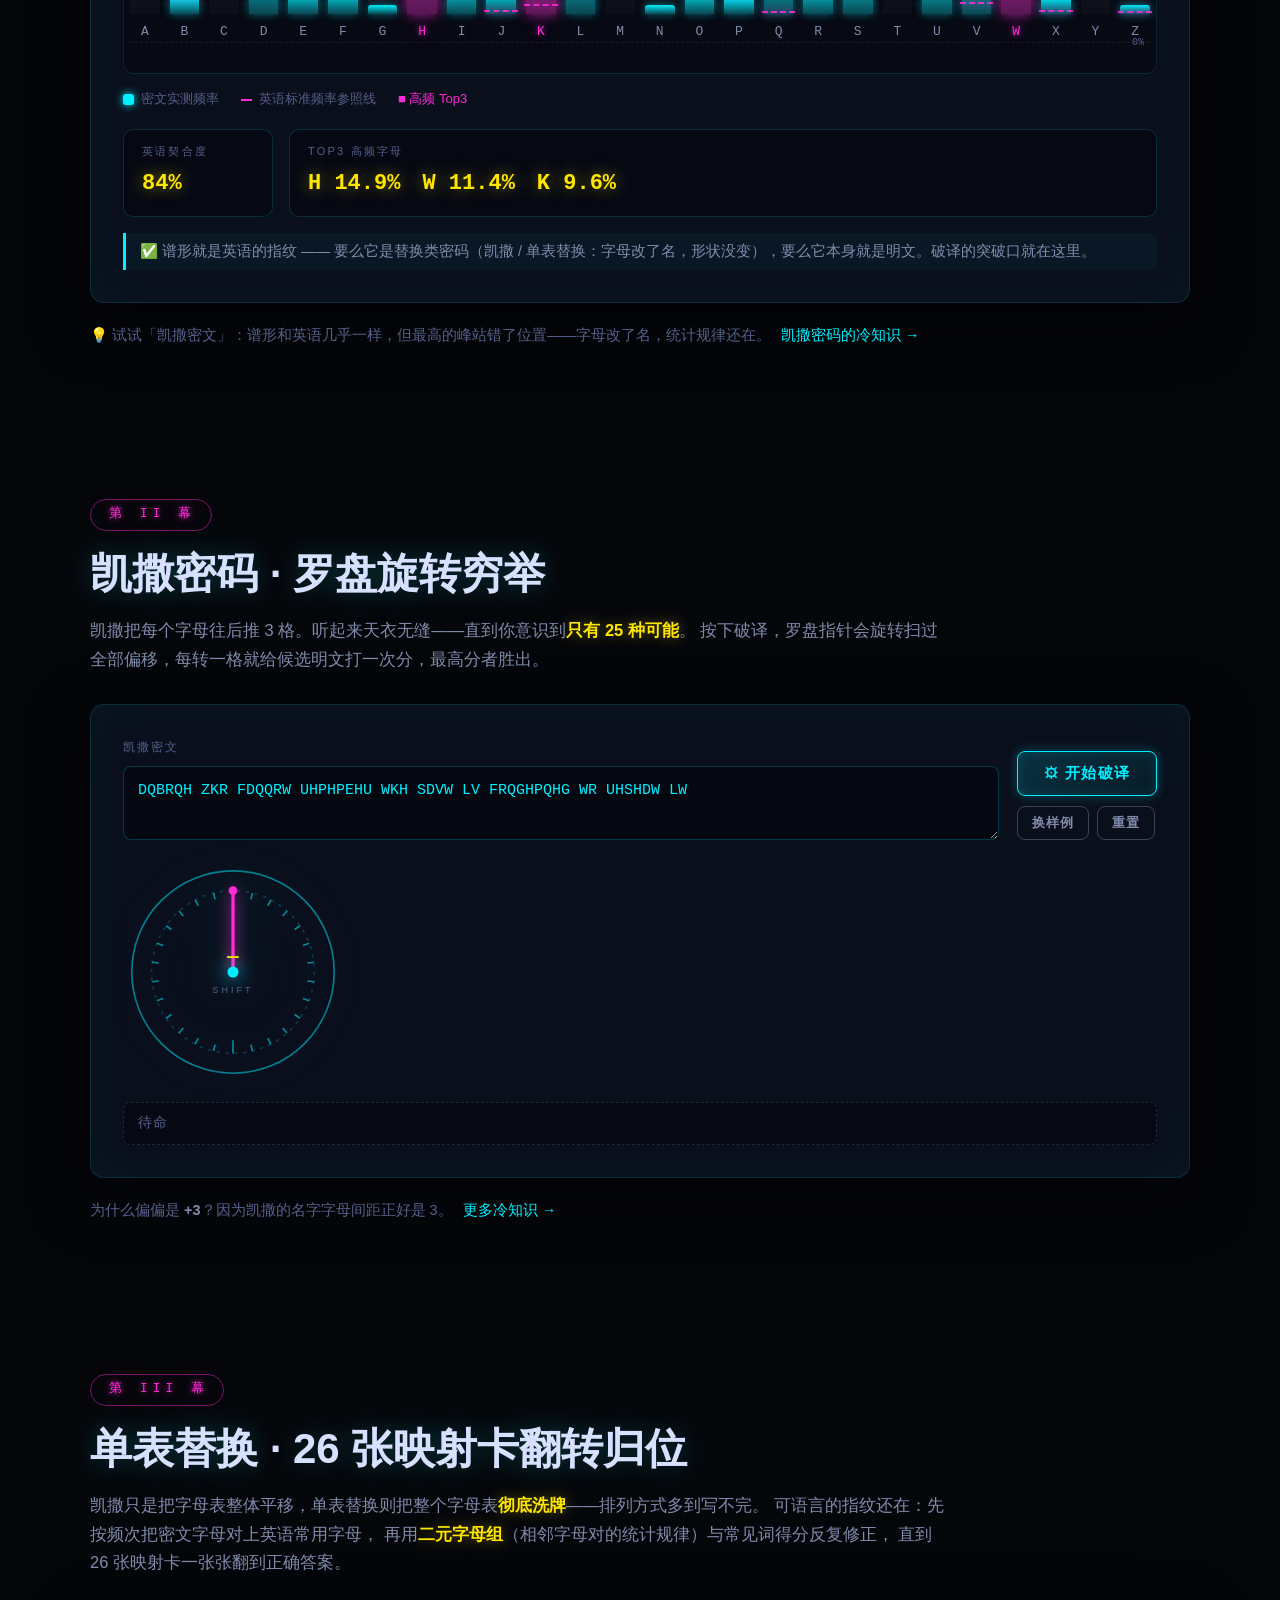
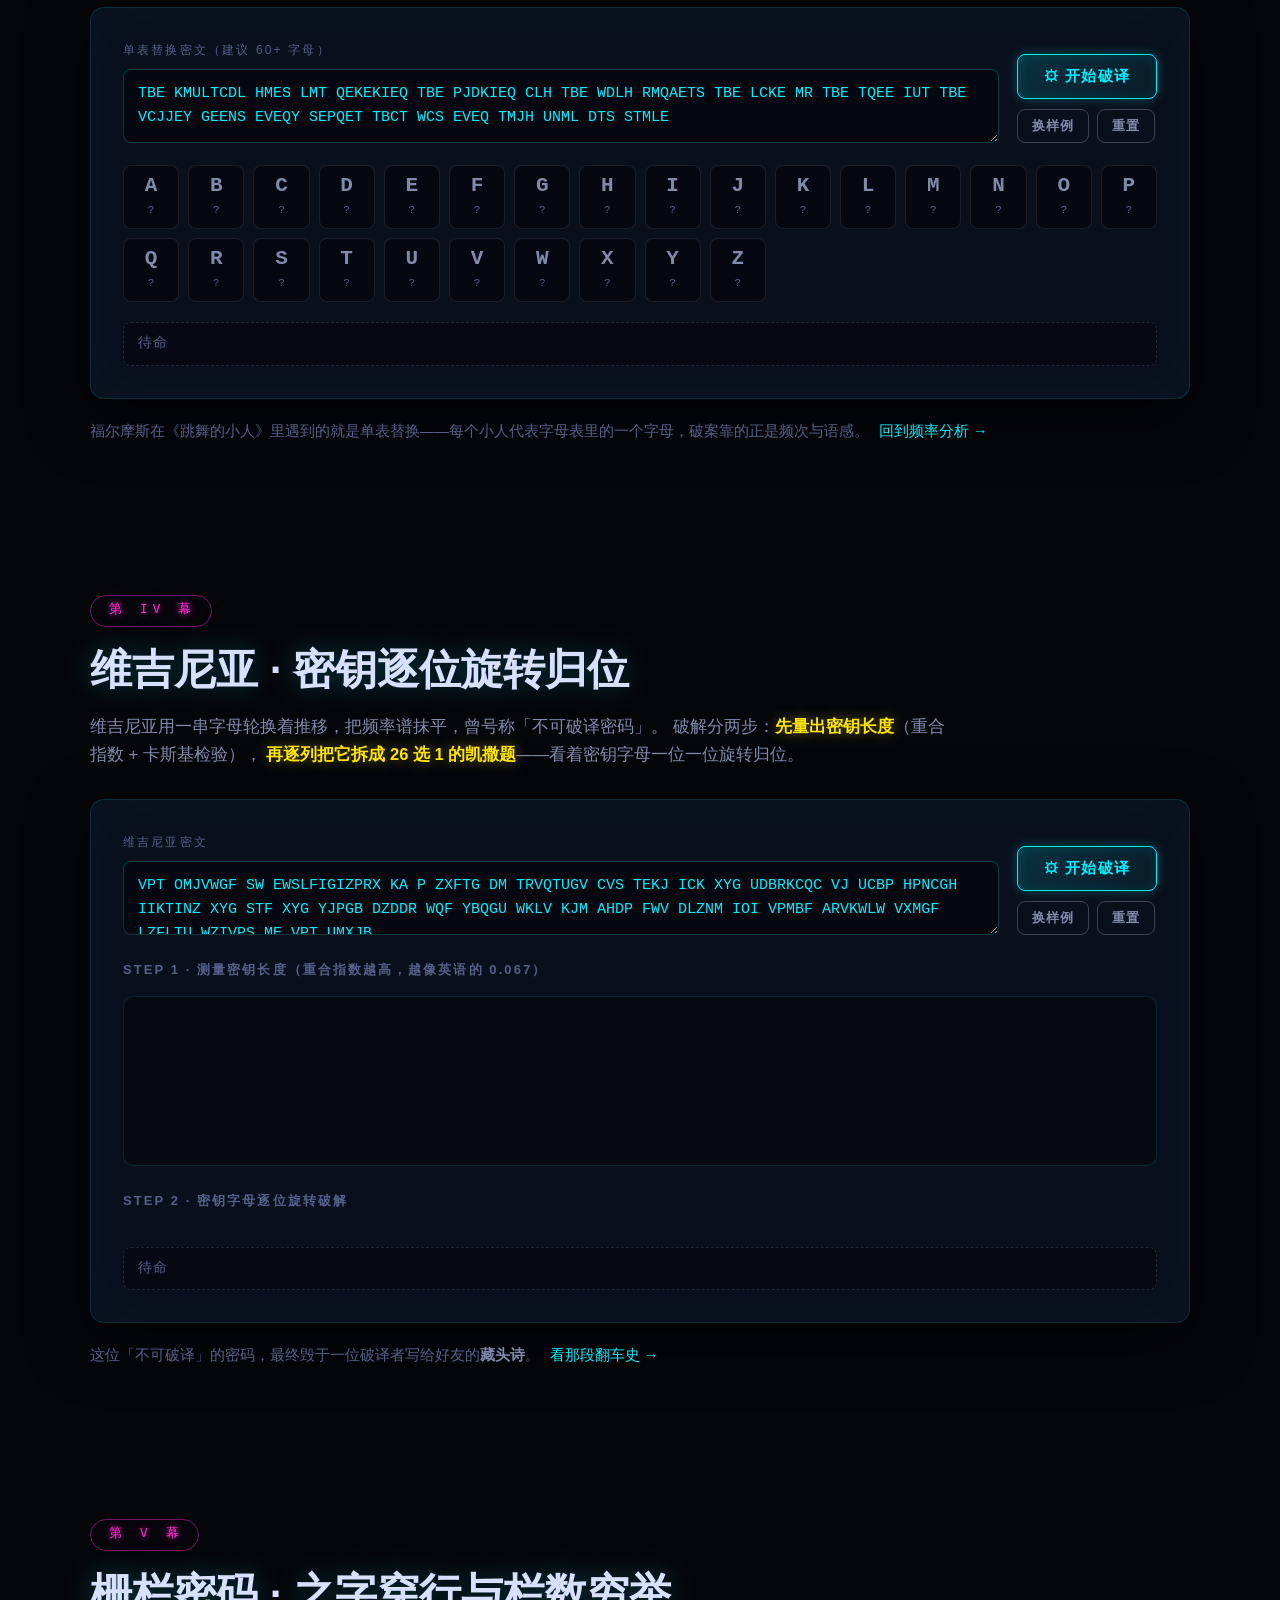
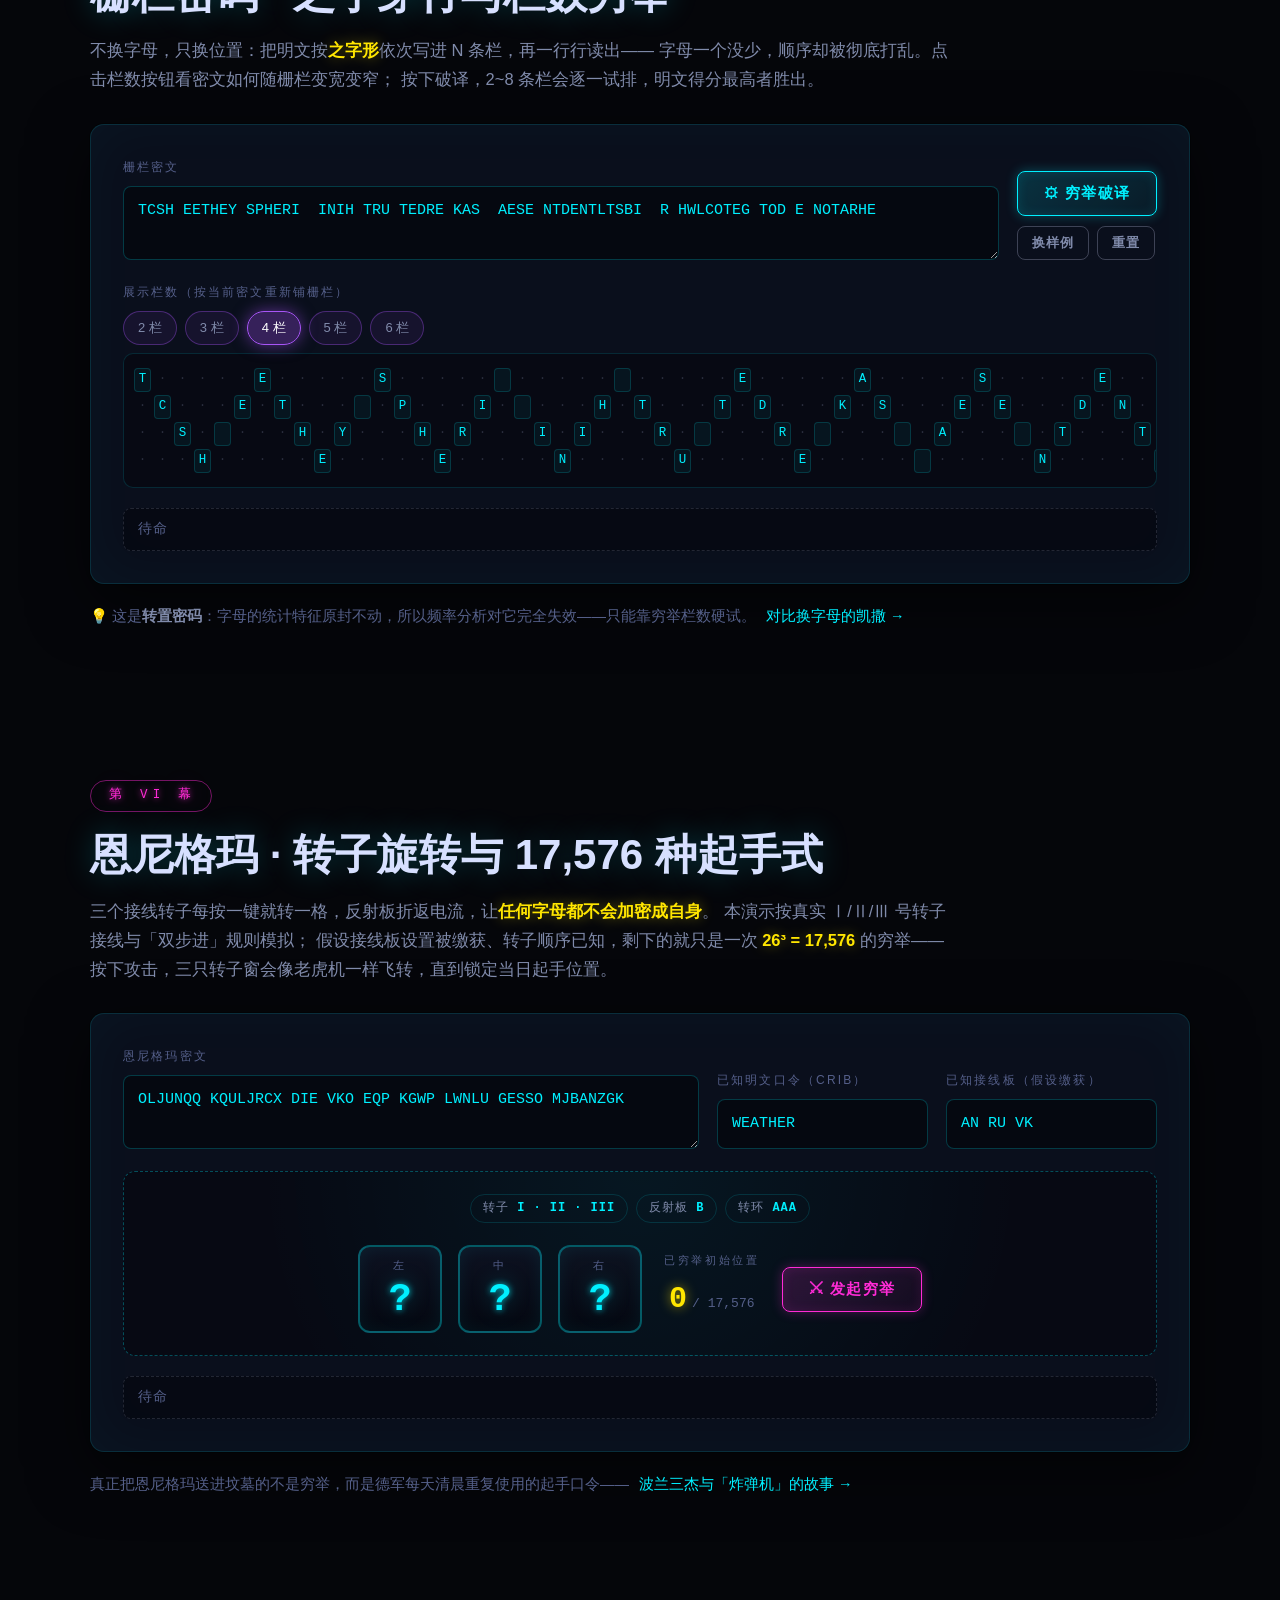
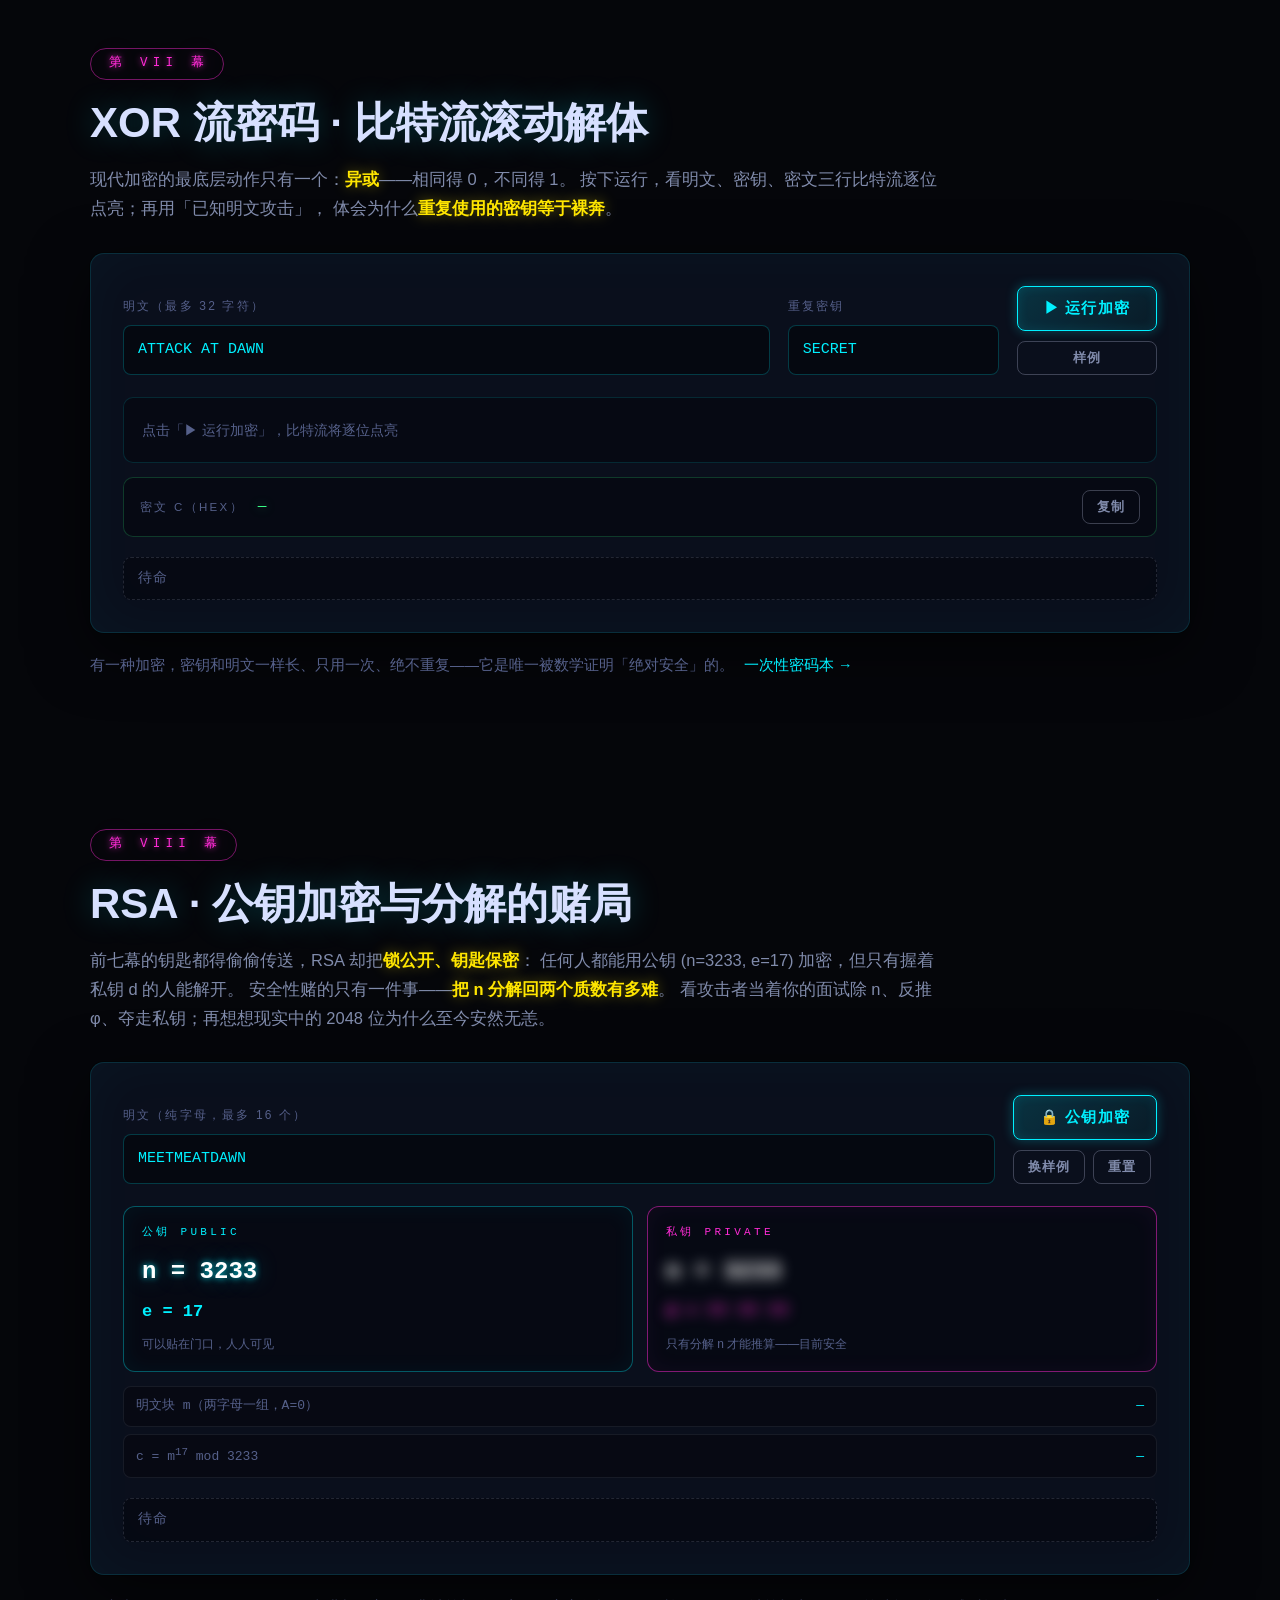
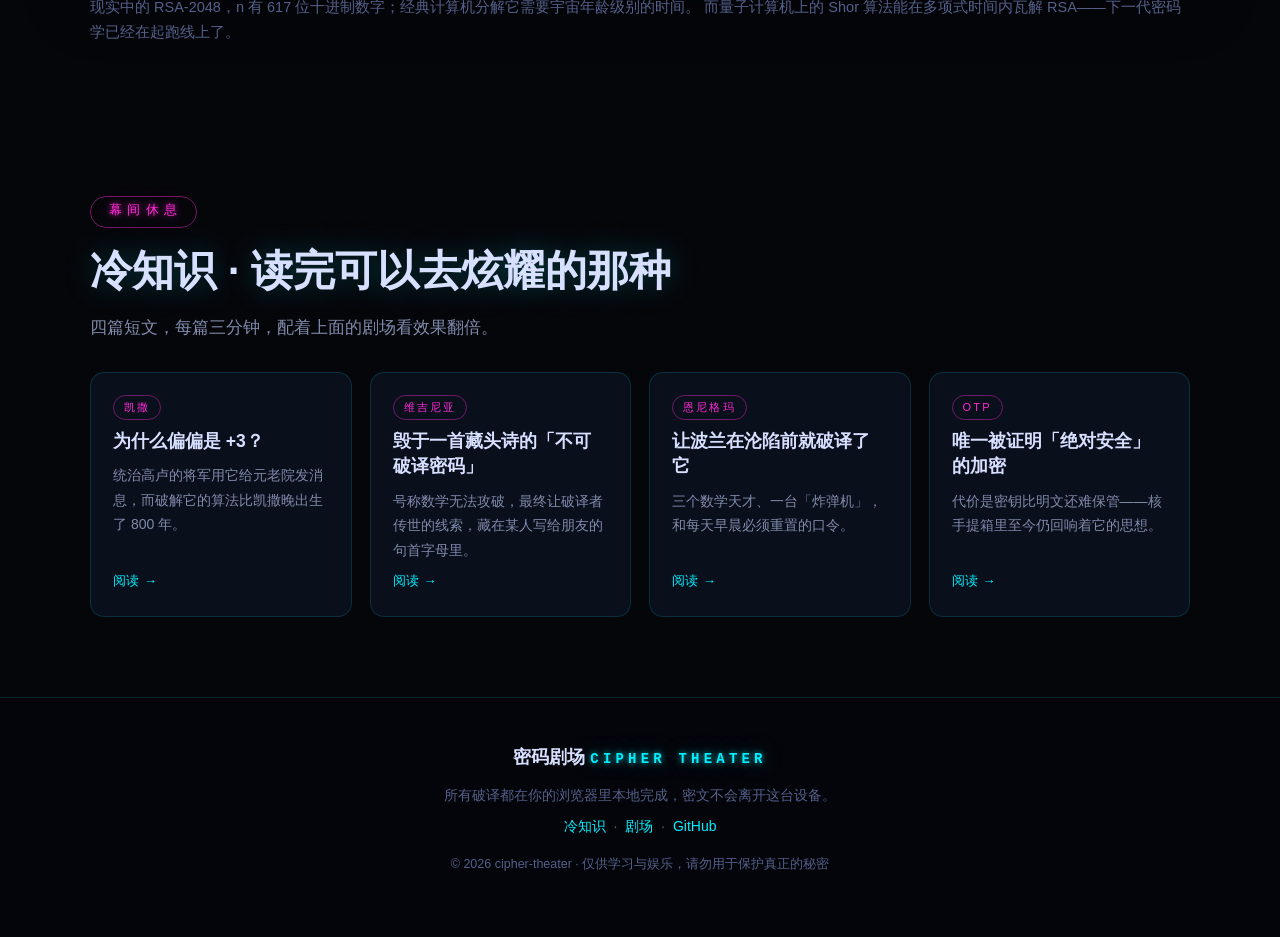
==== commit 04dc3bed: "feat: 扩容至八幕剧场 — 单表替换/栅栏/恩尼格玛/RSA + 节目单导航与右缘导轨 - core.js: 新增 keywordCipherAlphabet/substEncrypt/solve" ====
--- a/index.html
+++ b/index.html
@@ -4,9 +4,9 @@
   <meta charset="UTF-8">
   <meta name="viewport" content="width=device-width, initial-scale=1.0">
   <title>密码剧场 · Cipher Theater｜破译过程可视化</title>
-  <meta name="description" content="把一段密文丢进来：频率分析柱状谱亮起、凯撒与维吉尼亚密钥逐位旋转破解、XOR 比特流滚动解体——四幕交互式密码破译可视化剧场。">
+  <meta name="description" content="频率分析柱状谱、凯撒罗盘、单表替换映射卡、维吉尼亚密钥、栅栏之字、恩尼格玛转子、XOR 比特流、RSA 分解——八幕交互式密码破译可视化剧场。">
   <meta property="og:title" content="密码剧场 · Cipher Theater">
-  <meta property="og:description" content="四幕交互式破译可视化：看密文在你眼前被撕开。">
+  <meta property="og:description" content="八幕交互式破译可视化：看密文在你眼前被撕开。">
   <meta property="og:type" content="website">
   <link rel="icon" type="image/svg+xml" href="favicon.svg">
   <link rel="stylesheet" href="css/style.css">
@@ -22,22 +22,50 @@
 
   <header class="site-header">
     <a class="logo" href="index.html">密码<span>剧场</span></a>
-    <nav class="site-nav">
-      <a href="#act-frequency">频率分析</a>
-      <a href="#act-caesar">凯撒</a>
-      <a href="#act-vigenere">维吉尼亚</a>
-      <a href="#act-xor">XOR</a>
+    <div class="site-nav">
       <a href="articles.html">冷知识</a>
-    </nav>
+      <!-- 节目单：八幕扩容后的右上角答案 -->
+      <div class="program">
+        <button id="programBtn" class="program__btn" type="button"
+                aria-expanded="false" aria-controls="programMenu">
+          <span class="program__glyph" aria-hidden="true">☰</span> 节目单
+        </button>
+        <div id="programMenu" class="program__menu" hidden>
+          <p class="program__title">今晚的节目 <span>NOW SHOWING</span></p>
+          <a href="#act-frequency"><b>Ⅰ</b><span><strong>频率分析</strong><small>语言的指纹 · 柱状谱</small></span></a>
+          <a href="#act-caesar"><b>Ⅱ</b><span><strong>凯撒密码</strong><small>罗盘旋转穷举 25 格</small></span></a>
+          <a href="#act-substitution"><b>Ⅲ</b><span><strong>单表替换</strong><small>26 张映射卡翻转归位</small></span></a>
+          <a href="#act-vigenere"><b>Ⅳ</b><span><strong>维吉尼亚</strong><small>密钥逐位旋转归位</small></span></a>
+          <a href="#act-rail"><b>Ⅴ</b><span><strong>栅栏密码</strong><small>之字穿行 · 栏数穷举</small></span></a>
+          <a href="#act-enigma"><b>Ⅵ</b><span><strong>恩尼格玛</strong><small>转子旋转 · 17576 穷举</small></span></a>
+          <a href="#act-xor"><b>Ⅶ</b><span><strong>XOR 流密码</strong><small>比特流滚动解体</small></span></a>
+          <a href="#act-rsa"><b>Ⅷ</b><span><strong>RSA</strong><small>公钥加密 · 分解攻击</small></span></a>
+          <hr class="program__divider">
+          <a href="articles.html"><b>✦</b><span><strong>冷知识专栏</strong><small>四篇三分钟短文</small></span></a>
+        </div>
+      </div>
+    </div>
   </header>
+
+  <!-- 屏幕右缘的幕次导轨：滚动时高亮当前一幕 -->
+  <nav class="act-rail" id="actRail" aria-label="幕次导航">
+    <a href="#act-frequency" title="第Ⅰ幕 频率分析"><i>Ⅰ</i></a>
+    <a href="#act-caesar" title="第Ⅱ幕 凯撒密码"><i>Ⅱ</i></a>
+    <a href="#act-substitution" title="第Ⅲ幕 单表替换"><i>Ⅲ</i></a>
+    <a href="#act-vigenere" title="第Ⅳ幕 维吉尼亚"><i>Ⅳ</i></a>
+    <a href="#act-rail" title="第Ⅴ幕 栅栏密码"><i>Ⅴ</i></a>
+    <a href="#act-enigma" title="第Ⅵ幕 恩尼格玛"><i>Ⅵ</i></a>
+    <a href="#act-xor" title="第Ⅶ幕 XOR 流密码"><i>Ⅶ</i></a>
+    <a href="#act-rsa" title="第Ⅷ幕 RSA"><i>Ⅷ</i></a>
+  </nav>
 
   <!-- ============================ HERO ============================ -->
   <section class="hero">
     <p class="hero__kicker">CIPHER&nbsp;THEATER</p>
     <h1 class="hero__title">把密文丢进来，<br><span class="neon-underline">看它在你眼前被撕开</span></h1>
     <p class="hero__sub">
-      频率分析的柱状谱亮起 · 凯撒罗盘旋转穷举 · 维吉尼亚密钥逐位崩塌 · XOR 比特流滚动解体——
-      四幕交互式破译剧场，全部在你的浏览器里本地运行。
+      柱状谱亮起 · 罗盘旋转穷举 · 26 张映射卡翻转归位 · 密钥逐位崩塌 · 栅栏之字穿行 · 转子飞转锁定 · 比特流解体 · 公钥当面被拆——
+      八幕交互式破译剧场，全部在你的浏览器里本地运行。
     </p>
     <div class="hero__cta">
       <a class="btn btn--neon" href="#act-frequency">▶ 进入剧场</a>
@@ -164,10 +192,58 @@
       </p>
     </section>
 
-    <!-- ======================= 第 III 幕：维吉尼亚 ======================= -->
+    <!-- ======================= 第 III 幕：单表替换 ======================= -->
+    <section id="act-substitution" class="act">
+      <div class="act__head">
+        <span class="act__num">第 III 幕</span>
+        <h2>单表替换 · 26 张映射卡翻转归位</h2>
+        <p>
+          凯撒只是把字母表整体平移，单表替换则把整个字母表<b>彻底洗牌</b>——排列方式多到写不完。
+          可语言的指纹还在：先按频次把密文字母对上英语常用字母，
+          再用<b>二元字母组</b>（相邻字母对的统计规律）与常见词得分反复修正，
+          直到 26 张映射卡一张张翻到正确答案。
+        </p>
+      </div>
+
+      <div class="panel">
+        <div class="panel__controls">
+          <label class="field field--grow">
+            <span class="field__label">单表替换密文（建议 60+ 字母）</span>
+            <textarea id="substInput" rows="2" spellcheck="false" placeholder="粘贴单表替换密文…"></textarea>
+          </label>
+          <div class="field field--btns">
+            <button id="substCrack" class="btn btn--neon" type="button">⚙ 开始破译</button>
+            <div class="btn-row">
+              <button id="substSample" class="btn btn--ghost btn--sm" type="button">换样例</button>
+              <button id="substReset" class="btn btn--ghost btn--sm" type="button">重置</button>
+            </div>
+          </div>
+        </div>
+
+        <div id="substMap" class="subst-map" aria-live="polite"></div>
+
+        <p class="stage-status" id="substStatus">待命</p>
+
+        <div id="substResult" class="reveal-panel">
+          <div class="reveal-panel__head">
+            <span class="reveal-panel__tag">明文已解出</span>
+            <button id="substCopy" class="btn btn--ghost btn--sm" type="button">复制明文</button>
+          </div>
+          <p id="substHits" class="reveal-hits"></p>
+          <blockquote id="substPlain" class="reveal-text"></blockquote>
+        </div>
+      </div>
+
+      <p class="act__foot">
+        福尔摩斯在《跳舞的小人》里遇到的就是单表替换——每个小人代表字母表里的一个字母，破案靠的正是频次与语感。
+        <a href="index.html#act-frequency">回到频率分析 →</a>
+      </p>
+    </section>
+
+    <!-- ======================= 第 IV 幕：维吉尼亚 ======================= -->
     <section id="act-vigenere" class="act">
       <div class="act__head">
-        <span class="act__num">第 III 幕</span>
+        <span class="act__num">第 IV 幕</span>
         <h2>维吉尼亚 · 密钥逐位旋转归位</h2>
         <p>
           维吉尼亚用一串字母轮换着推移，把频率谱抹平，曾号称「不可破译密码」。
@@ -224,10 +300,141 @@
       </p>
     </section>
 
-    <!-- ======================= 第 IV 幕：XOR ======================= -->
+    <!-- ======================= 第 V 幕：栅栏密码 ======================= -->
+    <section id="act-rail" class="act">
+      <div class="act__head">
+        <span class="act__num">第 V 幕</span>
+        <h2>栅栏密码 · 之字穿行与栏数穷举</h2>
+        <p>
+          不换字母，只换位置：把明文按<b>之字形</b>依次写进 N 条栏，再一行行读出——
+          字母一个没少，顺序却被彻底打乱。点击栏数按钮看密文如何随栅栏变宽变窄；
+          按下破译，2~8 条栏会逐一试排，明文得分最高者胜出。
+        </p>
+      </div>
+
+      <div class="panel">
+        <div class="panel__controls">
+          <label class="field field--grow">
+            <span class="field__label">栅栏密文</span>
+            <textarea id="railInput" rows="2" spellcheck="false" placeholder="粘贴栅栏密文…"></textarea>
+          </label>
+          <div class="field field--btns">
+            <button id="railCrack" class="btn btn--neon" type="button">⚙ 穷举破译</button>
+            <div class="btn-row">
+              <button id="railSample" class="btn btn--ghost btn--sm" type="button">换样例</button>
+              <button id="railReset" class="btn btn--ghost btn--sm" type="button">重置</button>
+            </div>
+          </div>
+        </div>
+
+        <div class="field">
+          <span class="field__label">展示栏数（按当前密文重新铺栅栏）</span>
+          <div class="chip-row" id="railChips">
+            <button class="chip" data-rails="2" type="button">2 栏</button>
+            <button class="chip" data-rails="3" type="button">3 栏</button>
+            <button class="chip is-active" data-rails="4" type="button">4 栏</button>
+            <button class="chip" data-rails="5" type="button">5 栏</button>
+            <button class="chip" data-rails="6" type="button">6 栏</button>
+          </div>
+        </div>
+
+        <div class="rail-wrap">
+          <div id="railGrid" class="rail-grid" aria-live="polite"></div>
+        </div>
+
+        <div class="caesar-rows" id="railRows" aria-live="polite"></div>
+
+        <p class="stage-status" id="railStatus">待命</p>
+
+        <div id="railResult" class="reveal-panel">
+          <div class="reveal-panel__head">
+            <span class="reveal-panel__tag">明文已解出</span>
+            <div class="btn-row">
+              <span class="key-badge">栏数 <b id="railWin"></b></span>
+              <button id="railCopy" class="btn btn--ghost btn--sm" type="button">复制明文</button>
+            </div>
+          </div>
+          <blockquote id="railPlain" class="reveal-text"></blockquote>
+        </div>
+      </div>
+
+      <p class="act__foot">
+        💡 这是<b>转置密码</b>：字母的统计特征原封不动，所以频率分析对它完全失效——只能靠穷举栏数硬试。
+        <a href="index.html#act-caesar">对比换字母的凯撒 →</a>
+      </p>
+    </section>
+
+    <!-- ======================= 第 VI 幕：恩尼格玛 ======================= -->
+    <section id="act-enigma" class="act">
+      <div class="act__head">
+        <span class="act__num">第 VI 幕</span>
+        <h2>恩尼格玛 · 转子旋转与 17,576 种起手式</h2>
+        <p>
+          三个接线转子每按一键就转一格，反射板折返电流，让<b>任何字母都不会加密成自身</b>。
+          本演示按真实 Ⅰ/Ⅱ/Ⅲ 号转子接线与「双步进」规则模拟；
+          假设接线板设置被缴获、转子顺序已知，剩下的就只是一次 <b>26³ = 17,576</b> 的穷举——
+          按下攻击，三只转子窗会像老虎机一样飞转，直到锁定当日起手位置。
+        </p>
+      </div>
+
+      <div class="panel">
+        <div class="panel__controls">
+          <label class="field field--grow">
+            <span class="field__label">恩尼格玛密文</span>
+            <textarea id="enigmaInput" rows="2" spellcheck="false" placeholder="粘贴恩尼格玛密文…"></textarea>
+          </label>
+          <label class="field">
+            <span class="field__label">已知明文口令（crib）</span>
+            <input id="enigmaCrib" type="text" maxlength="40" spellcheck="false">
+          </label>
+          <label class="field">
+            <span class="field__label">已知接线板（假设缴获）</span>
+            <input id="enigmaPB" type="text" maxlength="20" spellcheck="false">
+          </label>
+        </div>
+
+        <div class="enigma-stage">
+          <div class="enigma-config">
+            <span class="enigma-chip">转子 <b>I · II · III</b></span>
+            <span class="enigma-chip">反射板 <b>B</b></span>
+            <span class="enigma-chip">转环 <b>AAA</b></span>
+          </div>
+          <div class="enigma-rotors" id="enigmaRotors">
+            <div class="enigma-rotor" data-r="0"><small>左</small><b>?</b></div>
+            <div class="enigma-rotor" data-r="1"><small>中</small><b>?</b></div>
+            <div class="enigma-rotor" data-r="2"><small>右</small><b>?</b></div>
+          </div>
+          <div class="enigma-counter">
+            <span class="enigma-counter__label">已穷举初始位置</span>
+            <b id="enigmaTried">0</b><small>/ 17,576</small>
+          </div>
+          <button id="enigmaAttack" class="btn btn--magenta" type="button">⚔ 发起穷举</button>
+        </div>
+
+        <p class="stage-status" id="enigmaStatus">待命</p>
+
+        <div id="enigmaResult" class="reveal-panel">
+          <div class="reveal-panel__head">
+            <span class="reveal-panel__tag">明文已解出</span>
+            <div class="btn-row">
+              <span class="key-badge">起手位置 <b id="enigmaPos"></b></span>
+              <button id="enigmaCopy" class="btn btn--ghost btn--sm" type="button">复制明文</button>
+            </div>
+          </div>
+          <blockquote id="enigmaPlain" class="reveal-text"></blockquote>
+        </div>
+      </div>
+
+      <p class="act__foot">
+        真正把恩尼格玛送进坟墓的不是穷举，而是德军每天清晨重复使用的起手口令——
+        <a href="articles/enigma.html">波兰三杰与「炸弹机」的故事 →</a>
+      </p>
+    </section>
+
+    <!-- ======================= 第 VII 幕：XOR ======================= -->
     <section id="act-xor" class="act">
       <div class="act__head">
-        <span class="act__num">第 IV 幕</span>
+        <span class="act__num">第 VII 幕</span>
         <h2>XOR 流密码 · 比特流滚动解体</h2>
         <p>
           现代加密的最底层动作只有一个：<b>异或</b>——相同得 0，不同得 1。
@@ -276,6 +483,85 @@
       <p class="act__foot">
         有一种加密，密钥和明文一样长、只用一次、绝不重复——它是唯一被数学证明「绝对安全」的。
         <a href="articles/otp.html">一次性密码本 →</a>
+      </p>
+    </section>
+
+    <!-- ======================= 第 VIII 幕：RSA ======================= -->
+    <section id="act-rsa" class="act">
+      <div class="act__head">
+        <span class="act__num">第 VIII 幕</span>
+        <h2>RSA · 公钥加密与分解的赌局</h2>
+        <p>
+          前七幕的钥匙都得偷偷传送，RSA 却把<b>锁公开、钥匙保密</b>：
+          任何人都能用公钥 (n=3233, e=17) 加密，但只有握着私钥 d 的人能解开。
+          安全性赌的只有一件事——<b>把 n 分解回两个质数有多难</b>。
+          看攻击者当着你的面试除 n、反推 φ、夺走私钥；再想想现实中的 2048 位为什么至今安然无恙。
+        </p>
+      </div>
+
+      <div class="panel">
+        <div class="panel__controls">
+          <label class="field field--grow">
+            <span class="field__label">明文（纯字母，最多 16 个）</span>
+            <input id="rsaInput" type="text" maxlength="16" spellcheck="false">
+          </label>
+          <div class="field field--btns">
+            <button id="rsaEncrypt" class="btn btn--neon" type="button">🔒 公钥加密</button>
+            <div class="btn-row">
+              <button id="rsaSample" class="btn btn--ghost btn--sm" type="button">换样例</button>
+              <button id="rsaReset" class="btn btn--ghost btn--sm" type="button">重置</button>
+            </div>
+          </div>
+        </div>
+
+        <div class="rsa-keys">
+          <div class="rsa-card">
+            <span class="rsa-card__tag">公钥 PUBLIC</span>
+            <b class="rsa-card__big">n = 3233</b>
+            <b class="rsa-card__mid">e = 17</b>
+            <small>可以贴在门口，人人可见</small>
+          </div>
+          <div class="rsa-card rsa-card--private is-locked" id="rsaPrivate">
+            <span class="rsa-card__tag">私钥 PRIVATE</span>
+            <b class="rsa-card__big">n = 3233</b>
+            <b class="rsa-card__mid" id="rsaD">d = ?? ?? ??</b>
+            <small id="rsaPrivateHint">只有分解 n 才能推算——目前安全</small>
+          </div>
+        </div>
+
+        <div class="rsa-blocks">
+          <div class="rsa-blocks__row"><span>明文块 m（两字母一组，A=0）</span><code id="rsaMBlocks">—</code></div>
+          <div class="rsa-blocks__row"><span>c = m<sup>17</sup> mod 3233</span><code id="rsaCBlocks">—</code></div>
+        </div>
+
+        <div id="rsaSteps" class="rsa-steps" aria-live="polite"></div>
+
+        <p class="stage-status" id="rsaStatus">待命</p>
+
+        <div class="attack-panel">
+          <div class="attack-panel__head">
+            <h4>⚔ 攻击者：分解 n</h4>
+            <p>最朴素的试除法：从 2 开始一路除下去。玩具密钥 n=3233 撑不了几行——</p>
+            <div class="btn-row">
+              <button id="rsaAttack" class="btn btn--magenta" type="button">发起分解</button>
+              <button id="rsaDecrypt" class="btn btn--magenta" type="button" disabled>🔓 用私钥解密</button>
+            </div>
+          </div>
+          <div id="rsaFactorRows" class="rsa-factor-rows"></div>
+        </div>
+
+        <div id="rsaResult" class="reveal-panel">
+          <div class="reveal-panel__head">
+            <span class="reveal-panel__tag">明文已解出</span>
+            <button id="rsaCopy" class="btn btn--ghost btn--sm" type="button">复制明文</button>
+          </div>
+          <blockquote id="rsaPlain" class="reveal-text"></blockquote>
+        </div>
+      </div>
+
+      <p class="act__foot">
+        现实中的 RSA-2048，n 有 617 位十进制数字；经典计算机分解它需要宇宙年龄级别的时间。
+        而量子计算机上的 Shor 算法能在多项式时间内瓦解 RSA——下一代密码学已经在起跑线上了。
       </p>
     </section>
 
@@ -332,6 +618,10 @@
   <script src="js/caesar.js"></script>
   <script src="js/vigenere.js"></script>
   <script src="js/xor.js"></script>
+  <script src="js/substitution.js"></script>
+  <script src="js/rail.js"></script>
+  <script src="js/enigma.js"></script>
+  <script src="js/rsa.js"></script>
   <script>
     // 罗盘 26 格刻度（纯装饰，随脚本生成）
     (function () {
--- a/css/style.css
+++ b/css/style.css
@@ -1218,7 +1218,460 @@
 .article-list-head p { color: var(--text-dim); margin: 0 auto; max-width: 560px; }
 .article-list { max-width: 860px; margin: 0 auto; padding: 30px 18px 90px; }
 
+/* ==================== 节目单（右上角导航 · 八幕扩容） =================== */
+
+.program { position: relative; }
+
+.program__btn {
+  font-family: var(--font-ui);
+  font-size: 14px;
+  letter-spacing: 0.14em;
+  color: var(--cyan);
+  background: rgba(0, 240, 255, 0.06);
+  border: 1px solid var(--line-strong);
+  border-radius: 999px;
+  padding: 7px 18px;
+  cursor: pointer;
+  transition: box-shadow 0.2s, background 0.2s, color 0.2s;
+}
+.program__btn:hover {
+  background: rgba(0, 240, 255, 0.14);
+  box-shadow: var(--glow-cyan);
+}
+.program__glyph {
+  display: inline-block;
+  margin-right: 6px;
+  transition: transform 0.3s;
+}
+.program__btn.is-open .program__glyph { transform: rotate(90deg); color: var(--magenta); }
+.program__btn.is-open {
+  color: var(--magenta);
+  border-color: var(--magenta);
+  box-shadow: var(--glow-magenta);
+  background: rgba(255, 43, 214, 0.08);
+}
+
+.program__menu {
+  position: absolute;
+  top: calc(100% + 12px);
+  right: 0;
+  width: 316px;
+  max-width: calc(100vw - 32px);
+  max-height: min(72vh, 640px);
+  overflow-y: auto;
+  padding: 14px;
+  background: rgba(8, 10, 20, 0.97);
+  backdrop-filter: blur(14px);
+  border: 1px solid var(--line-strong);
+  border-radius: var(--radius);
+  box-shadow: 0 18px 50px rgba(0, 0, 0, 0.7), 0 0 30px rgba(0, 240, 255, 0.12);
+  z-index: 150;
+  animation: programIn 0.22s ease;
+  scrollbar-width: thin;
+  scrollbar-color: rgba(0, 240, 255, 0.4) transparent;
+}
+.program__menu::-webkit-scrollbar { width: 6px; }
+.program__menu::-webkit-scrollbar-thumb { background: rgba(0, 240, 255, 0.35); border-radius: 3px; }
+@keyframes programIn {
+  from { opacity: 0; transform: translateY(-8px) scale(0.97); }
+  to   { opacity: 1; transform: translateY(0) scale(1); }
+}
+
+.program__title {
+  margin: 2px 4px 10px;
+  font-family: var(--font-mono);
+  font-size: 12px;
+  letter-spacing: 0.28em;
+  color: var(--text-faint);
+}
+.program__title span { color: var(--magenta); float: right; letter-spacing: 0.18em; }
+
+.program__menu a {
+  display: grid;
+  grid-template-columns: 40px 1fr;
+  align-items: center;
+  gap: 4px;
+  padding: 8px 8px;
+  border-radius: 8px;
+  border: 1px solid transparent;
+  color: var(--text);
+}
+.program__menu a b {
+  font-family: var(--font-mono);
+  font-size: 17px;
+  text-align: center;
+  color: var(--magenta);
+  text-shadow: 0 0 8px rgba(255, 43, 214, 0.5);
+}
+.program__menu a strong { display: block; font-size: 14.5px; font-weight: 600; color: var(--text); }
+.program__menu a small { display: block; font-size: 12px; color: var(--text-faint); line-height: 1.5; }
+.program__menu a:hover {
+  background: rgba(0, 240, 255, 0.07);
+  border-color: var(--line);
+  text-shadow: none;
+}
+.program__menu a:hover strong { color: var(--cyan); text-shadow: var(--glow-cyan); }
+.program__menu a.is-current {
+  background: rgba(255, 43, 214, 0.1);
+  border-color: rgba(255, 43, 214, 0.45);
+}
+.program__menu a.is-current strong { color: #fff; }
+
+.program__divider { border: none; border-top: 1px dashed rgba(0, 240, 255, 0.22); margin: 10px 4px; }
+
+/* ======================= 右缘幕次导轨（滚动高亮） ======================== */
+
+.act-rail {
+  position: fixed;
+  right: 14px;
+  top: 50%;
+  transform: translateY(-50%);
+  display: flex;
+  flex-direction: column;
+  gap: 9px;
+  z-index: 120;
+}
+.act-rail a {
+  display: flex;
+  align-items: center;
+  justify-content: center;
+  width: 32px;
+  height: 32px;
+  border: 1px solid rgba(0, 240, 255, 0.18);
+  border-radius: 50%;
+  background: rgba(5, 6, 10, 0.72);
+  backdrop-filter: blur(6px);
+  transition: border-color 0.25s, box-shadow 0.25s, transform 0.25s;
+}
+.act-rail a i {
+  font-family: var(--font-mono);
+  font-style: normal;
+  font-size: 13px;
+  color: var(--text-faint);
+  transition: color 0.25s, text-shadow 0.25s;
+}
+.act-rail a:hover { border-color: var(--cyan); transform: scale(1.12); text-shadow: none; }
+.act-rail a:hover i { color: var(--cyan); text-shadow: var(--glow-cyan); }
+.act-rail a.is-current {
+  border-color: var(--magenta);
+  box-shadow: 0 0 14px rgba(255, 43, 214, 0.55), inset 0 0 8px rgba(255, 43, 214, 0.25);
+}
+.act-rail a.is-current i { color: #fff; text-shadow: var(--glow-magenta); }
+
+/* ====================== 第 III 幕：单表替换映射卡 ======================== */
+
+.subst-map {
+  display: grid;
+  grid-template-columns: repeat(auto-fill, minmax(54px, 1fr));
+  gap: 9px;
+  margin-top: 6px;
+}
+.subst-card { perspective: 620px; }
+.subst-card__inner {
+  position: relative;
+  width: 100%;
+  height: 64px;
+  transform-style: preserve-3d;
+  transition: transform 0.5s cubic-bezier(0.4, 1.4, 0.6, 1);
+}
+.subst-card.is-flipped .subst-card__inner { transform: rotateY(180deg); }
+.subst-card__face {
+  position: absolute;
+  inset: 0;
+  display: flex;
+  flex-direction: column;
+  align-items: center;
+  justify-content: center;
+  border-radius: 8px;
+  backface-visibility: hidden;
+  -webkit-backface-visibility: hidden;
+}
+.subst-card__face b { font-family: var(--font-mono); font-size: 21px; line-height: 1; }
+.subst-card__face small { font-family: var(--font-mono); font-size: 11px; margin-top: 5px; }
+.subst-card__face--back {
+  background: rgba(5, 8, 16, 0.85);
+  border: 1px solid rgba(215, 224, 255, 0.1);
+}
+.subst-card__face--back b { color: var(--text-dim); }
+.subst-card__face--back small { color: var(--text-faint); }
+.subst-card__face--front {
+  background: linear-gradient(160deg, rgba(255, 43, 214, 0.16), rgba(0, 240, 255, 0.08));
+  border: 1px solid rgba(255, 43, 214, 0.55);
+  transform: rotateY(180deg);
+  box-shadow: 0 0 14px rgba(255, 43, 214, 0.28);
+}
+.subst-card__face--front b { color: #fff; text-shadow: var(--glow-magenta); }
+.subst-card__face--front small { color: var(--cyan); text-shadow: var(--glow-cyan); }
+
+/* ====================== 第 V 幕：栅栏网格 =============================== */
+
+.rail-wrap {
+  margin-top: 8px;
+  overflow-x: auto;
+  padding: 14px 10px;
+  background: rgba(5, 8, 16, 0.6);
+  border: 1px solid var(--line);
+  border-radius: 10px;
+  scrollbar-width: thin;
+  scrollbar-color: rgba(0, 240, 255, 0.4) transparent;
+}
+.rail-wrap::-webkit-scrollbar { height: 6px; }
+.rail-wrap::-webkit-scrollbar-thumb { background: rgba(0, 240, 255, 0.35); border-radius: 3px; }
+
+.rail-grid {
+  display: grid;
+  gap: 3px;
+  width: max-content;
+  margin: 0 auto;
+}
+.rail-cell {
+  display: flex;
+  align-items: center;
+  justify-content: center;
+  width: 17px;
+  height: 24px;
+  font-family: var(--font-mono);
+  font-size: 12.5px;
+  color: var(--cyan);
+  background: rgba(0, 240, 255, 0.05);
+  border: 1px solid rgba(0, 240, 255, 0.16);
+  border-radius: 4px;
+}
+.rail-cell--empty {
+  color: rgba(128, 139, 171, 0.28);
+  background: transparent;
+  border-color: transparent;
+}
+.rail-cell.is-pending { opacity: 0; }
+.rail-cell.is-lit {
+  opacity: 1;
+  animation: railPop 0.34s ease;
+  color: #fff;
+  background: rgba(0, 240, 255, 0.22);
+  border-color: var(--cyan);
+  box-shadow: 0 0 10px rgba(0, 240, 255, 0.7);
+}
+@keyframes railPop {
+  0%   { transform: scale(0.4); }
+  60%  { transform: scale(1.25); }
+  100% { transform: scale(1); }
+}
+
+/* ====================== 第 VI 幕：恩尼格玛 ============================== */
+
+.enigma-stage {
+  display: flex;
+  flex-wrap: wrap;
+  align-items: center;
+  justify-content: center;
+  gap: 22px;
+  margin-top: 8px;
+  padding: 22px 16px;
+  background:
+    radial-gradient(circle at 50% 0%, rgba(0, 240, 255, 0.06), transparent 70%),
+    rgba(5, 8, 16, 0.6);
+  border: 1px dashed rgba(0, 240, 255, 0.3);
+  border-radius: 12px;
+}
+
+.enigma-config { display: flex; flex-wrap: wrap; gap: 8px; justify-content: center; width: 100%; }
+.enigma-chip {
+  font-family: var(--font-mono);
+  font-size: 12px;
+  letter-spacing: 0.08em;
+  color: var(--text-dim);
+  border: 1px solid var(--line);
+  border-radius: 999px;
+  padding: 3px 12px;
+}
+.enigma-chip b { color: var(--cyan); }
+
+.enigma-rotors { display: flex; gap: 16px; }
+.enigma-rotor {
+  width: 84px;
+  padding: 10px 0 12px;
+  text-align: center;
+  background: linear-gradient(180deg, rgba(14, 19, 34, 0.95), rgba(5, 8, 16, 0.95));
+  border: 2px solid var(--line-strong);
+  border-radius: 12px;
+  box-shadow: inset 0 0 18px rgba(0, 240, 255, 0.07);
+  transition: border-color 0.25s, box-shadow 0.25s;
+}
+.enigma-rotor small {
+  display: block;
+  font-family: var(--font-mono);
+  font-size: 11px;
+  letter-spacing: 0.3em;
+  color: var(--text-faint);
+  margin-bottom: 4px;
+}
+.enigma-rotor b {
+  font-family: var(--font-mono);
+  font-size: 38px;
+  line-height: 1;
+  color: var(--cyan);
+  text-shadow: var(--glow-cyan);
+}
+.enigma-rotor.is-spinning b {
+  animation: rotorFlicker 0.1s infinite;
+  color: var(--yellow);
+  text-shadow: 0 0 10px rgba(255, 230, 0, 0.8);
+}
+.enigma-rotor.is-locked {
+  border-color: var(--magenta);
+  box-shadow: 0 0 22px rgba(255, 43, 214, 0.55), inset 0 0 18px rgba(255, 43, 214, 0.15);
+}
+.enigma-rotor.is-locked b { color: #fff; text-shadow: var(--glow-magenta); }
+@keyframes rotorFlicker {
+  0% { transform: translateY(0); filter: blur(0.4px); }
+  50% { transform: translateY(-2px); filter: blur(1.2px); }
+  100% { transform: translateY(0); filter: blur(0.4px); }
+}
+
+.enigma-counter { text-align: center; }
+.enigma-counter__label {
+  display: block;
+  font-family: var(--font-mono);
+  font-size: 11px;
+  letter-spacing: 0.24em;
+  color: var(--text-faint);
+  margin-bottom: 2px;
+}
+.enigma-counter b {
+  font-family: var(--font-mono);
+  font-size: 30px;
+  color: var(--yellow);
+  text-shadow: 0 0 12px rgba(255, 230, 0, 0.6);
+}
+.enigma-counter small { font-family: var(--font-mono); font-size: 13px; color: var(--text-faint); margin-left: 5px; }
+
+/* ====================== 第 VIII 幕：RSA ================================ */
+
+.rsa-keys {
+  display: grid;
+  grid-template-columns: 1fr 1fr;
+  gap: 14px;
+  margin-top: 6px;
+}
+.rsa-card {
+  padding: 16px 18px;
+  background: rgba(5, 8, 16, 0.7);
+  border: 1px solid rgba(0, 240, 255, 0.35);
+  border-radius: 12px;
+  box-shadow: inset 0 0 22px rgba(0, 240, 255, 0.05);
+}
+.rsa-card__tag {
+  display: block;
+  font-family: var(--font-mono);
+  font-size: 11px;
+  letter-spacing: 0.3em;
+  color: var(--cyan);
+  margin-bottom: 8px;
+}
+.rsa-card__big {
+  display: block;
+  font-family: var(--font-mono);
+  font-size: 24px;
+  color: #fff;
+  text-shadow: var(--glow-cyan);
+  transition: filter 0.4s;
+}
+.rsa-card__mid {
+  display: block;
+  font-family: var(--font-mono);
+  font-size: 17px;
+  color: var(--cyan);
+  margin-top: 4px;
+  transition: filter 0.4s;
+}
+.rsa-card small { display: block; font-size: 12px; color: var(--text-faint); margin-top: 8px; }
+
+.rsa-card--private { border-color: rgba(255, 43, 214, 0.5); box-shadow: inset 0 0 22px rgba(255, 43, 214, 0.06); }
+.rsa-card--private .rsa-card__tag { color: var(--magenta); }
+.rsa-card--private .rsa-card__mid { color: var(--magenta); text-shadow: var(--glow-magenta); }
+.rsa-card--private.is-locked .rsa-card__big,
+.rsa-card--private.is-locked .rsa-card__mid {
+  filter: blur(7px);
+  user-select: none;
+  text-shadow: none;
+}
+.rsa-card--private:not(.is-locked) { animation: unlockGlow 0.7s ease; }
+@keyframes unlockGlow {
+  0% { box-shadow: 0 0 0 rgba(255, 43, 214, 0); }
+  50% { box-shadow: 0 0 34px rgba(255, 43, 214, 0.75), inset 0 0 22px rgba(255, 43, 214, 0.2); }
+  100% { box-shadow: inset 0 0 22px rgba(255, 43, 214, 0.06); }
+}
+
+.rsa-blocks { margin-top: 14px; display: grid; gap: 7px; }
+.rsa-blocks__row {
+  display: flex;
+  justify-content: space-between;
+  align-items: baseline;
+  gap: 14px;
+  font-family: var(--font-mono);
+  font-size: 13px;
+  padding: 8px 12px;
+  background: rgba(5, 8, 16, 0.6);
+  border: 1px solid rgba(215, 224, 255, 0.08);
+  border-radius: 8px;
+}
+.rsa-blocks__row span { color: var(--text-faint); flex-shrink: 0; }
+.rsa-blocks__row code { color: var(--cyan); text-align: right; word-break: break-all; }
+
+.rsa-steps { margin-top: 12px; display: grid; gap: 3px; }
+.rsa-steps:empty { display: none; }
+.rsa-step-line {
+  font-family: var(--font-mono);
+  font-size: 12.5px;
+  color: var(--text-dim);
+  padding: 3px 12px;
+  border-left: 2px solid rgba(0, 240, 255, 0.3);
+  background: rgba(5, 8, 16, 0.5);
+  animation: rowIn 0.3s ease both;
+}
+.rsa-step-line--head {
+  color: var(--magenta);
+  border-left-color: var(--magenta);
+  letter-spacing: 0.06em;
+  margin-top: 4px;
+}
+
+.rsa-factor-rows { margin-top: 14px; display: grid; gap: 4px; }
+.rsa-factor-rows:empty { display: none; }
+.rsa-factor-row {
+  display: flex;
+  justify-content: space-between;
+  align-items: baseline;
+  gap: 12px;
+  font-family: var(--font-mono);
+  font-size: 12.5px;
+  padding: 5px 12px;
+  background: rgba(5, 8, 16, 0.6);
+  border-left: 2px solid rgba(215, 224, 255, 0.18);
+  animation: rowIn 0.3s ease both;
+}
+.rsa-factor-row code { color: var(--text-dim); }
+.rsa-factor-row b { color: var(--cyan); }
+.rsa-factor-row.is-hit {
+  border-left-color: var(--magenta);
+  background: rgba(255, 43, 214, 0.12);
+  box-shadow: 0 0 16px rgba(255, 43, 214, 0.35);
+}
+.rsa-factor-row.is-hit code { color: #fff; }
+.rsa-factor-row.is-hit b { color: var(--magenta); text-shadow: var(--glow-magenta); }
+.rsa-factor-row.is-info {
+  border-left-color: var(--cyan);
+  background: rgba(0, 240, 255, 0.07);
+}
+.rsa-factor-row.is-info code { color: var(--cyan); }
+
+.attack-panel .btn-row { margin-top: 10px; }
+
 /* --------------------------- 响应式 ----------------------------------- */
+
+@media (max-width: 1100px) {
+  .act-rail { display: none; }
+}
 
 @media (max-width: 860px) {
   .caesar-stage { grid-template-columns: 1fr; }
@@ -1226,6 +1679,10 @@
   .caesar-row { grid-template-columns: 70px 1fr; }
   .caesar-match { grid-column: 1 / -1; }
   .caesar-match i { max-width: none; flex: 1; }
+  .rsa-keys { grid-template-columns: 1fr; }
+  .enigma-stage { gap: 16px; }
+  .enigma-rotor { width: 70px; }
+  .enigma-rotor b { font-size: 32px; }
 }
 
 @media (max-width: 640px) {
@@ -1233,11 +1690,23 @@
   .site-header { flex-direction: column; gap: 8px; padding-top: 10px; padding-bottom: 10px; }
   .site-nav { justify-content: center; gap: 14px; }
   .site-nav a { font-size: 13px; }
+  .program__menu { right: 50%; transform: translateX(50%); width: min(88vw, 330px); }
+  @keyframes programIn {
+    from { opacity: 0; transform: translateX(50%) translateY(-8px) scale(0.97); }
+    to   { opacity: 1; transform: translateX(50%) translateY(0) scale(1); }
+  }
   .hero { min-height: 84vh; }
   .panel__controls { flex-direction: column; align-items: stretch; }
   .freq-chart { height: 230px; }
   .bit-cell { width: 13px; height: 20px; font-size: 10px; }
   .hex-strip code { font-size: 12.5px; }
+  .subst-map { grid-template-columns: repeat(auto-fill, minmax(46px, 1fr)); gap: 7px; }
+  .subst-card__inner { height: 56px; }
+  .subst-card__face b { font-size: 18px; }
+  .enigma-counter b { font-size: 24px; }
+  .rsa-blocks__row { flex-direction: column; gap: 2px; }
+  .rsa-blocks__row code { text-align: left; }
+  .rsa-factor-row { flex-direction: column; gap: 1px; }
 }
 
 /* ------------------------- 降低动态效果 -------------------------------- */
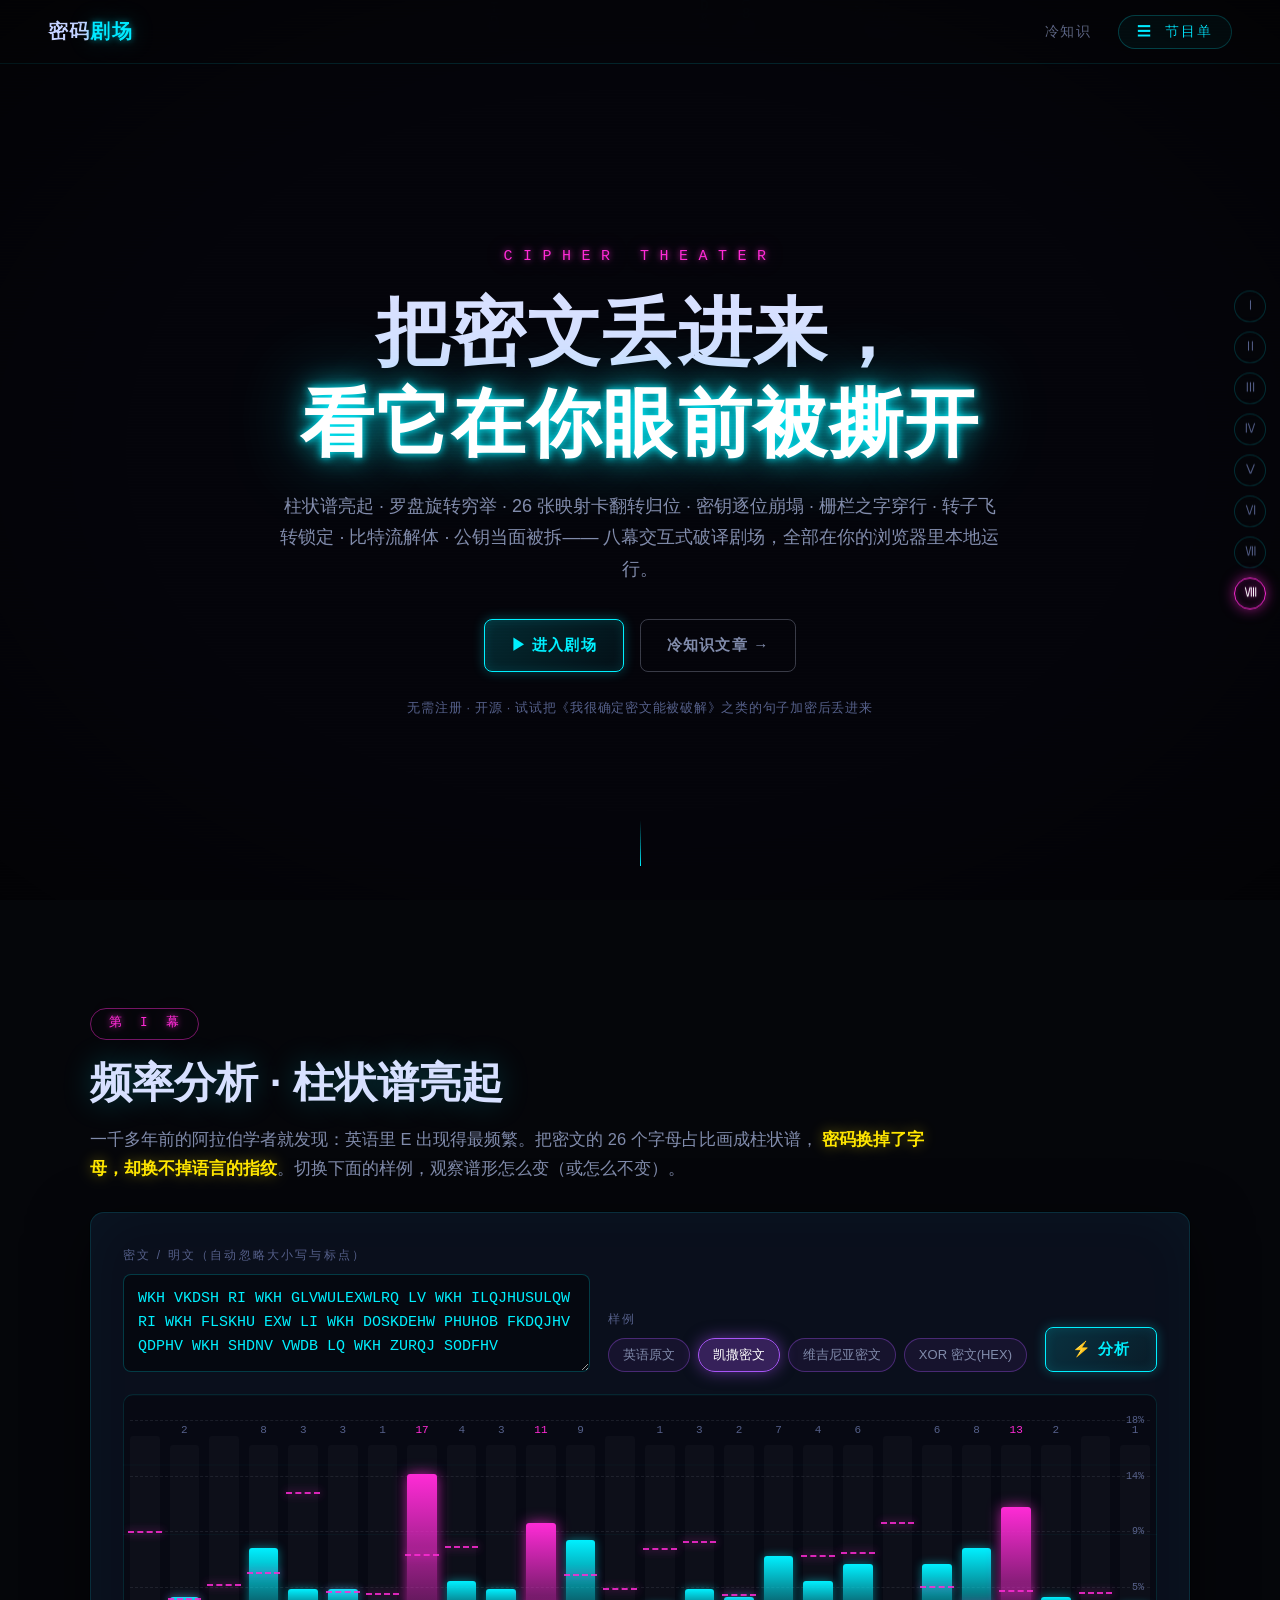
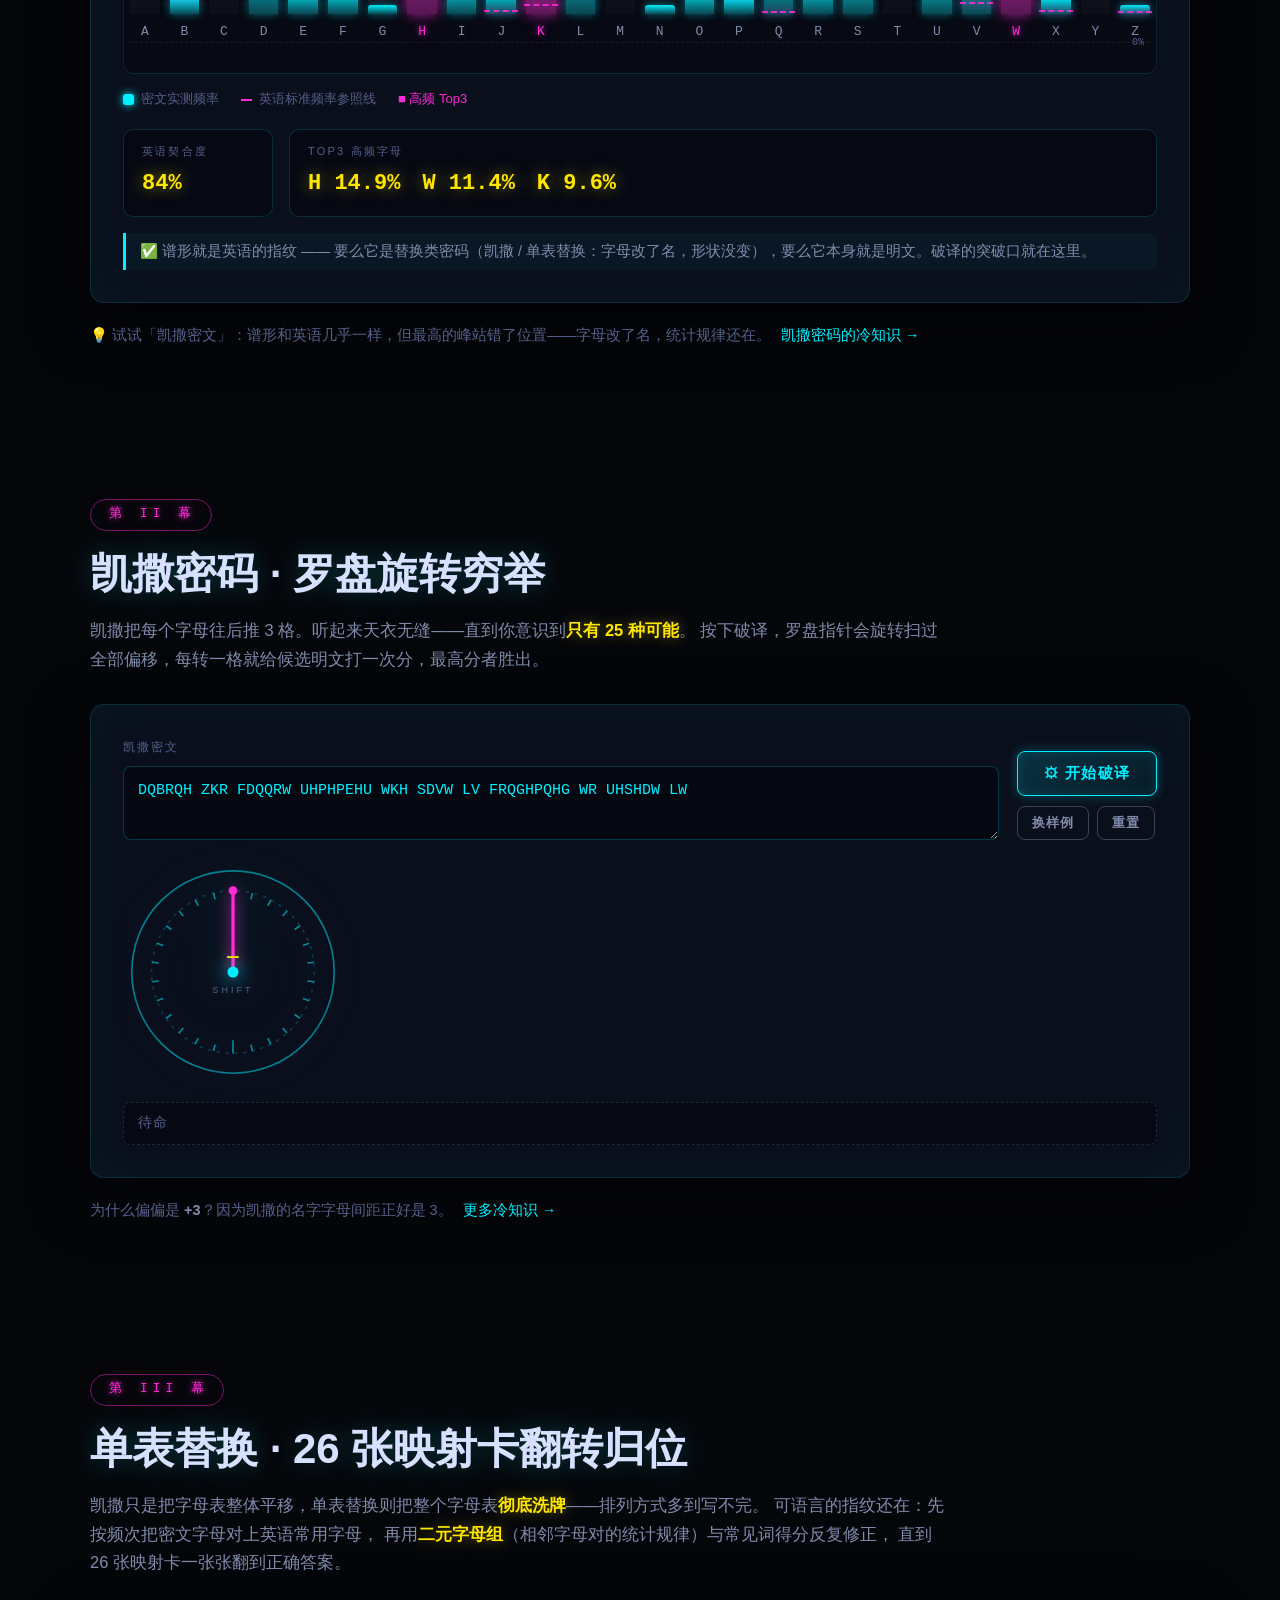
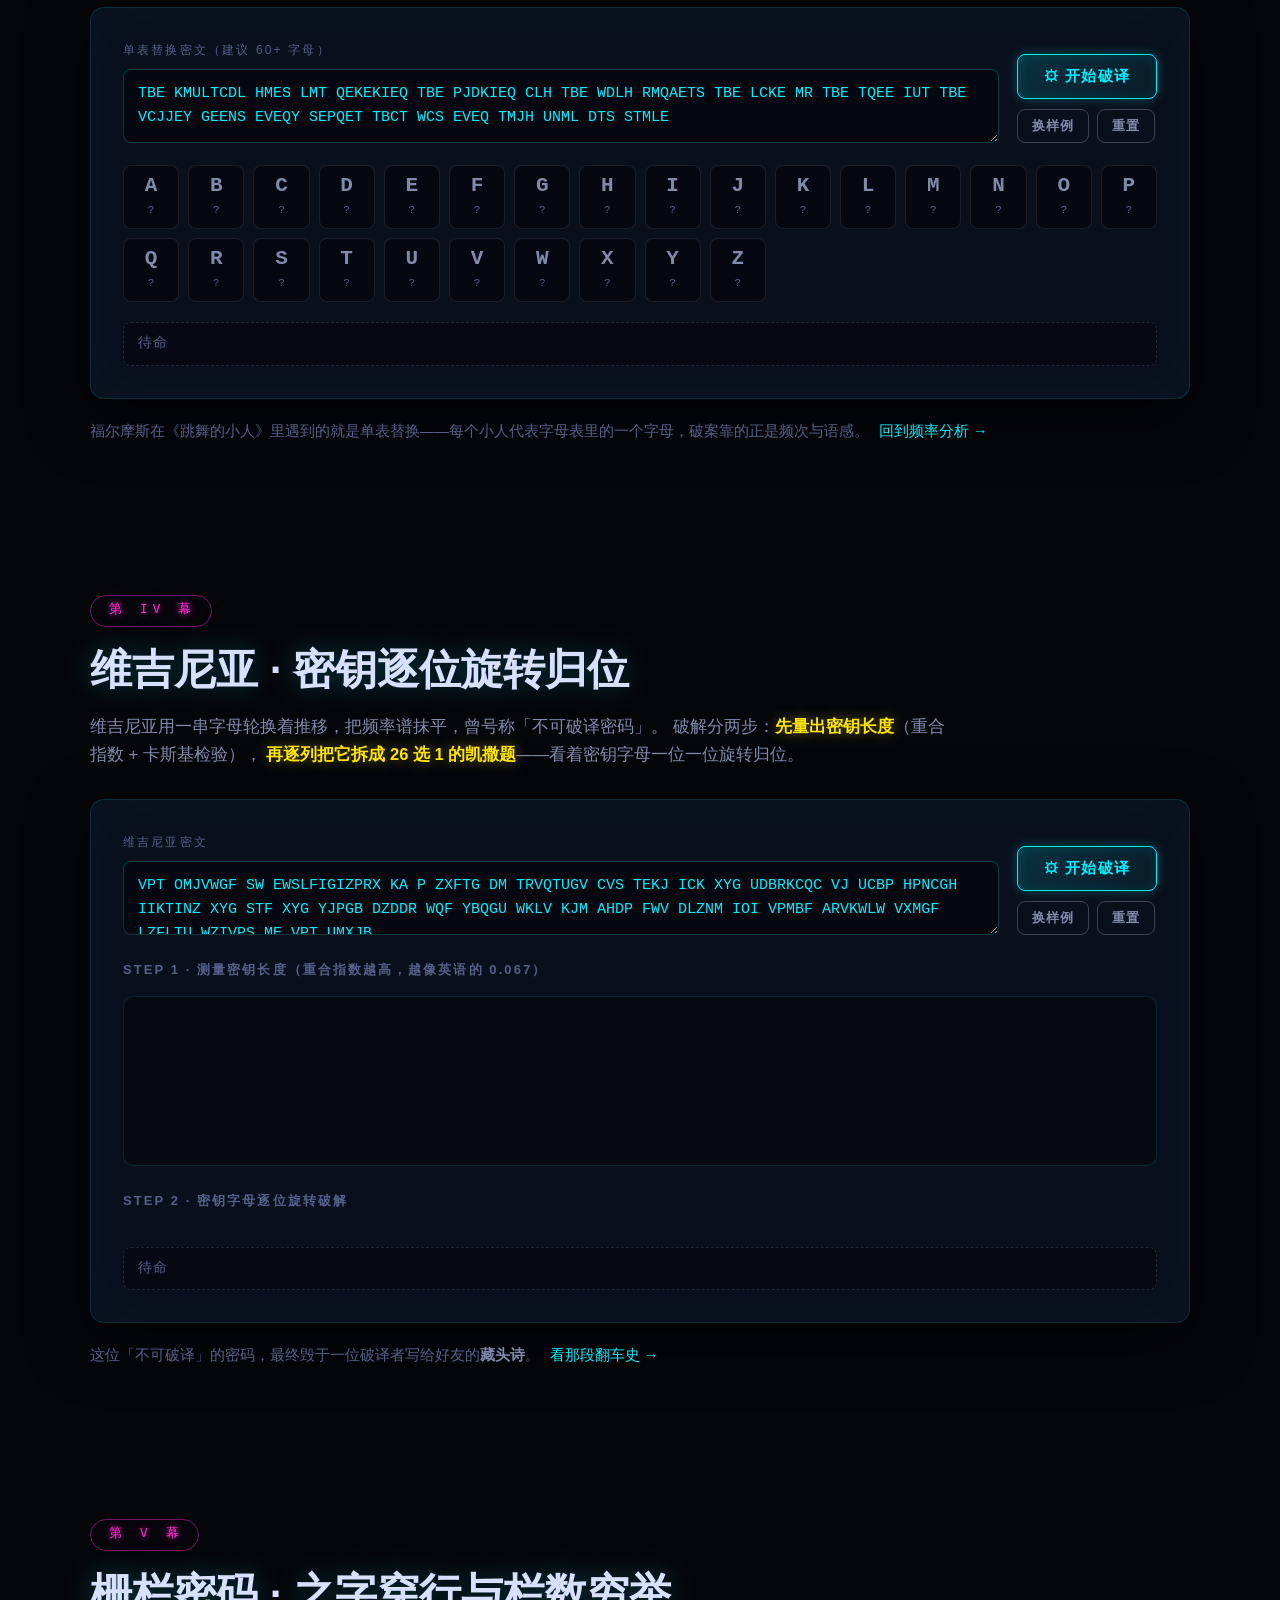
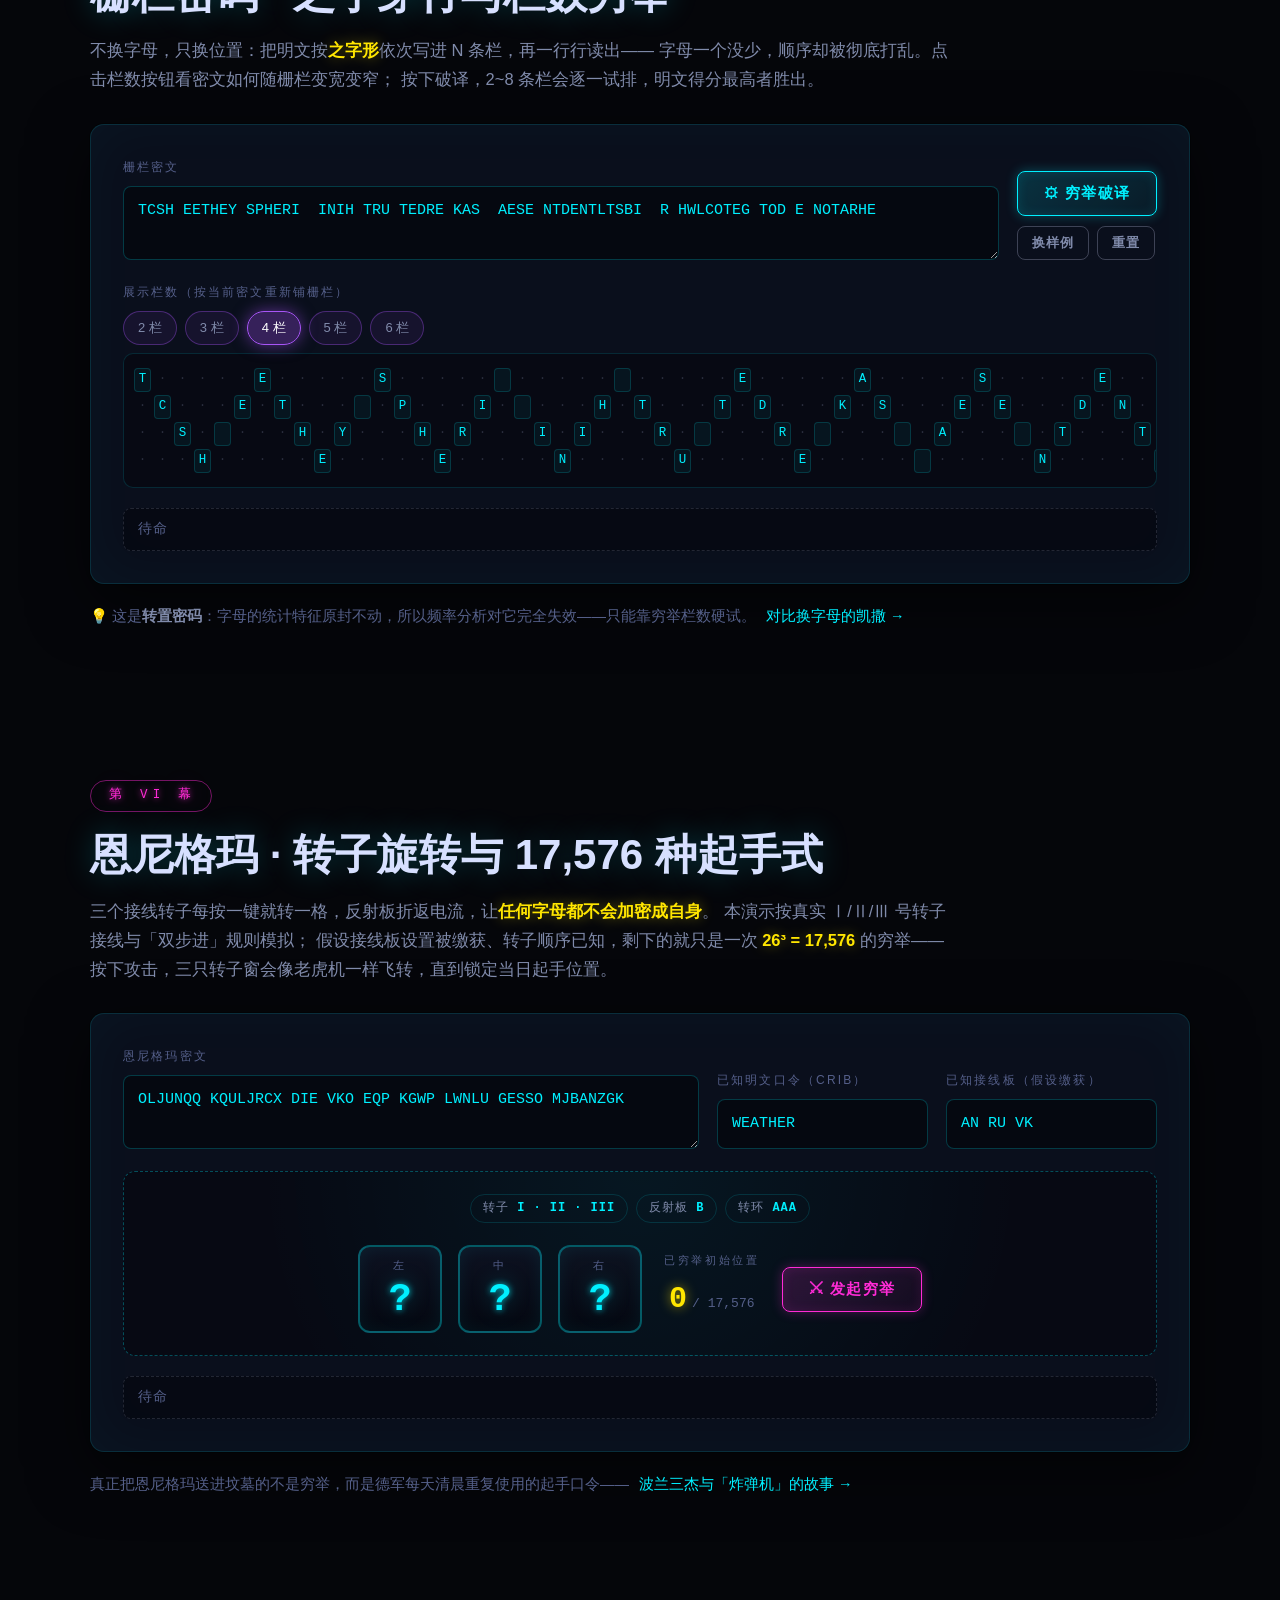
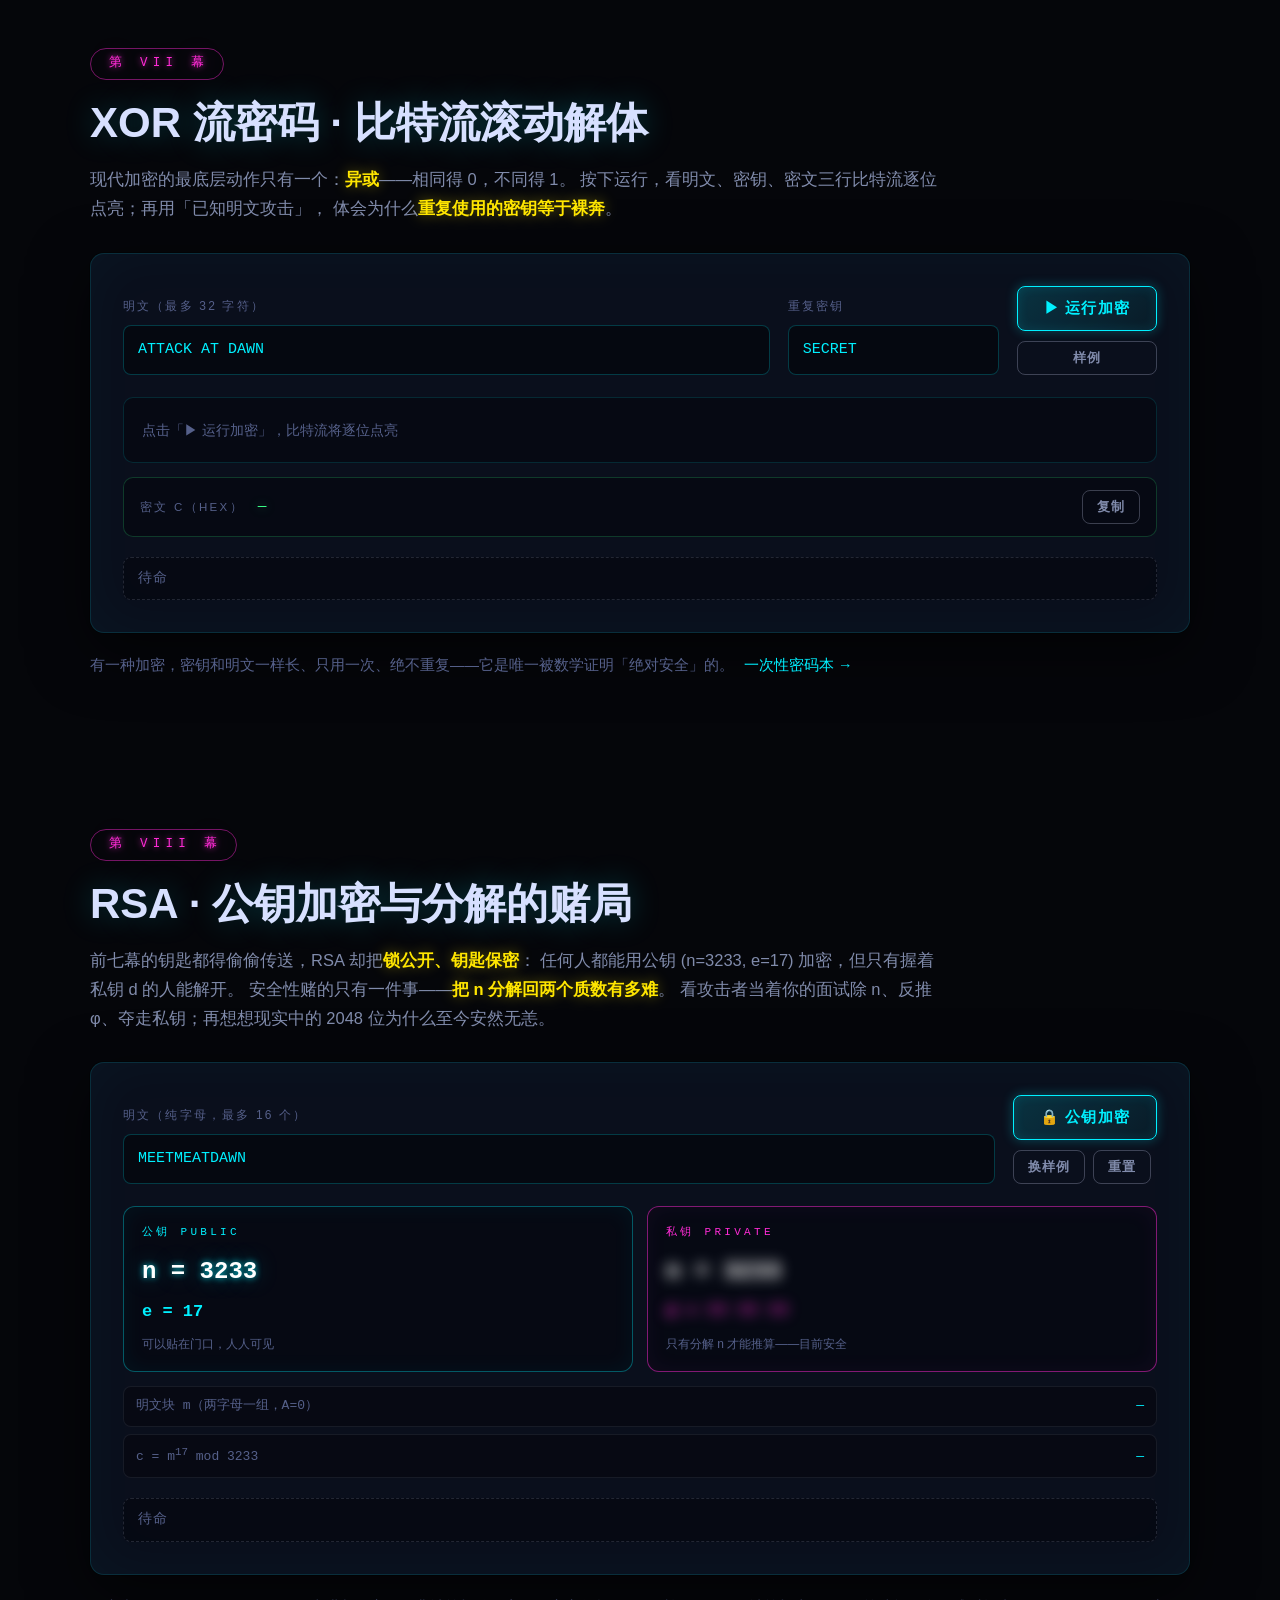
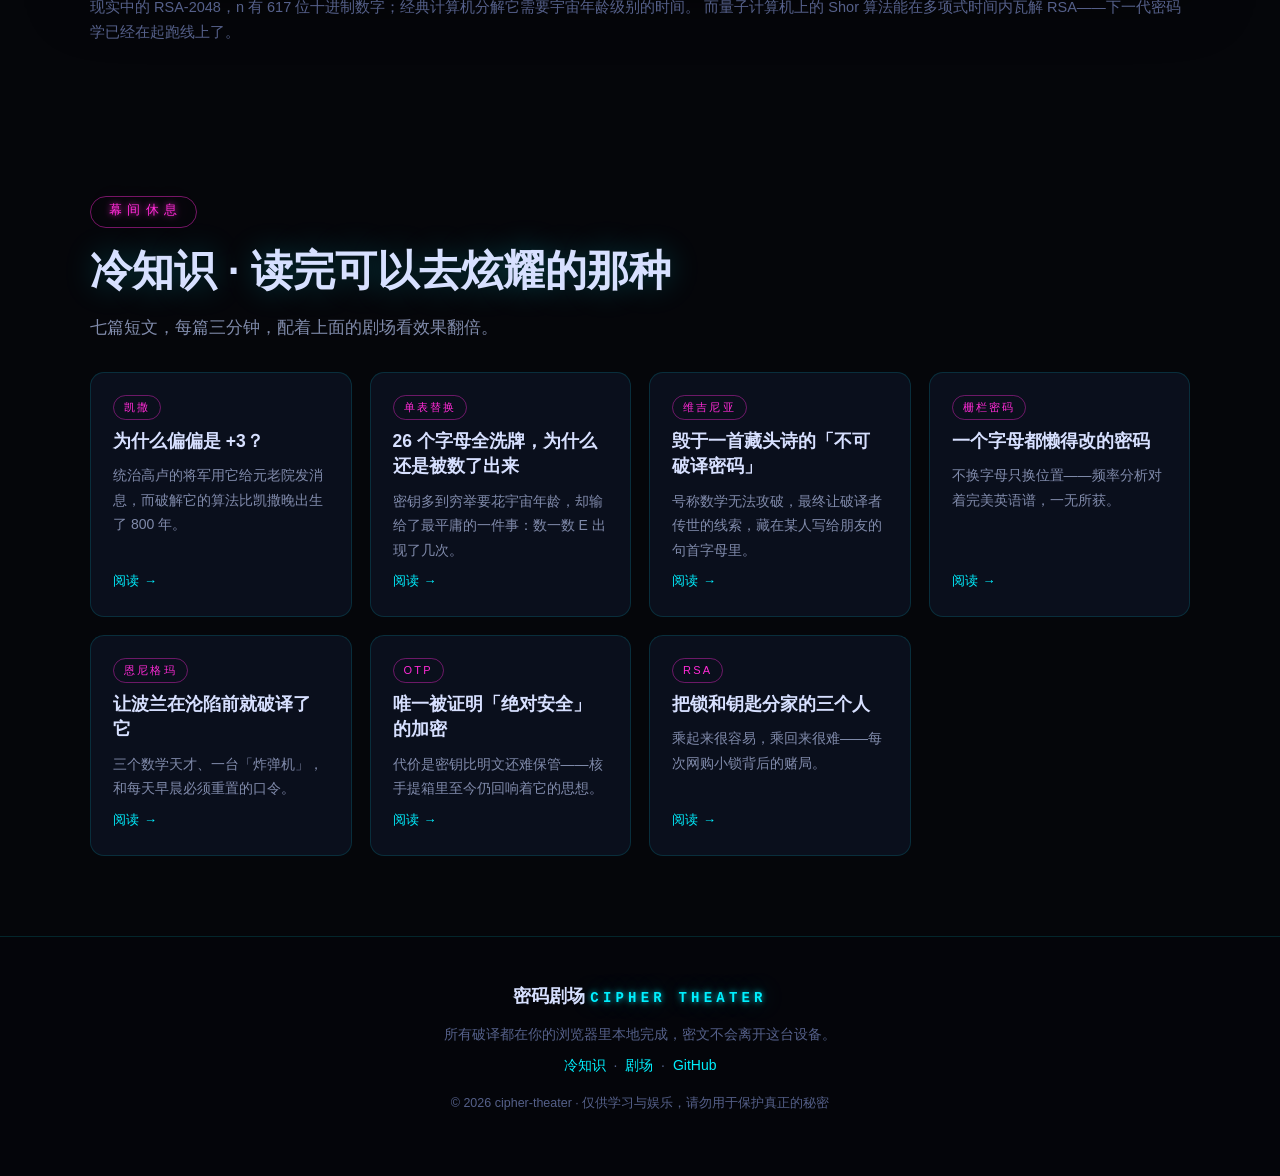
==== commit 425ac706: "feat: 为三个新密码补写冷知识文章 — 单表替换/栅栏/RSA，专栏扩容至七篇 - 新增 articles/substitution.html：26! 全排列 vs 频率指纹，玛丽女王密信/猪圈密" ====
--- a/index.html
+++ b/index.html
@@ -41,7 +41,7 @@
           <a href="#act-xor"><b>Ⅶ</b><span><strong>XOR 流密码</strong><small>比特流滚动解体</small></span></a>
           <a href="#act-rsa"><b>Ⅷ</b><span><strong>RSA</strong><small>公钥加密 · 分解攻击</small></span></a>
           <hr class="program__divider">
-          <a href="articles.html"><b>✦</b><span><strong>冷知识专栏</strong><small>四篇三分钟短文</small></span></a>
+          <a href="articles.html"><b>✦</b><span><strong>冷知识专栏</strong><small>七篇三分钟短文</small></span></a>
         </div>
       </div>
     </div>
@@ -570,7 +570,7 @@
       <div class="act__head">
         <span class="act__num">幕间休息</span>
         <h2>冷知识 · 读完可以去炫耀的那种</h2>
-        <p>四篇短文，每篇三分钟，配着上面的剧场看效果翻倍。</p>
+        <p>七篇短文，每篇三分钟，配着上面的剧场看效果翻倍。</p>
       </div>
       <div class="card-grid">
         <a class="card" href="articles/caesar.html">
@@ -579,10 +579,22 @@
           <p>统治高卢的将军用它给元老院发消息，而破解它的算法比凯撒晚出生了 800 年。</p>
           <span class="card__more">阅读 →</span>
         </a>
+        <a class="card" href="articles/substitution.html">
+          <span class="card__tag">单表替换</span>
+          <h3>26 个字母全洗牌，为什么还是被数了出来</h3>
+          <p>密钥多到穷举要花宇宙年龄，却输给了最平庸的一件事：数一数 E 出现了几次。</p>
+          <span class="card__more">阅读 →</span>
+        </a>
         <a class="card" href="articles/vigenere.html">
           <span class="card__tag">维吉尼亚</span>
           <h3>毁于一首藏头诗的「不可破译密码」</h3>
           <p>号称数学无法攻破，最终让破译者传世的线索，藏在某人写给朋友的句首字母里。</p>
+          <span class="card__more">阅读 →</span>
+        </a>
+        <a class="card" href="articles/rail.html">
+          <span class="card__tag">栅栏密码</span>
+          <h3>一个字母都懒得改的密码</h3>
+          <p>不换字母只换位置——频率分析对着完美英语谱，一无所获。</p>
           <span class="card__more">阅读 →</span>
         </a>
         <a class="card" href="articles/enigma.html">
@@ -595,6 +607,12 @@
           <span class="card__tag">OTP</span>
           <h3>唯一被证明「绝对安全」的加密</h3>
           <p>代价是密钥比明文还难保管——核手提箱里至今仍回响着它的思想。</p>
+          <span class="card__more">阅读 →</span>
+        </a>
+        <a class="card" href="articles/rsa.html">
+          <span class="card__tag">RSA</span>
+          <h3>把锁和钥匙分家的三个人</h3>
+          <p>乘起来很容易，乘回来很难——每次网购小锁背后的赌局。</p>
           <span class="card__more">阅读 →</span>
         </a>
       </div>
